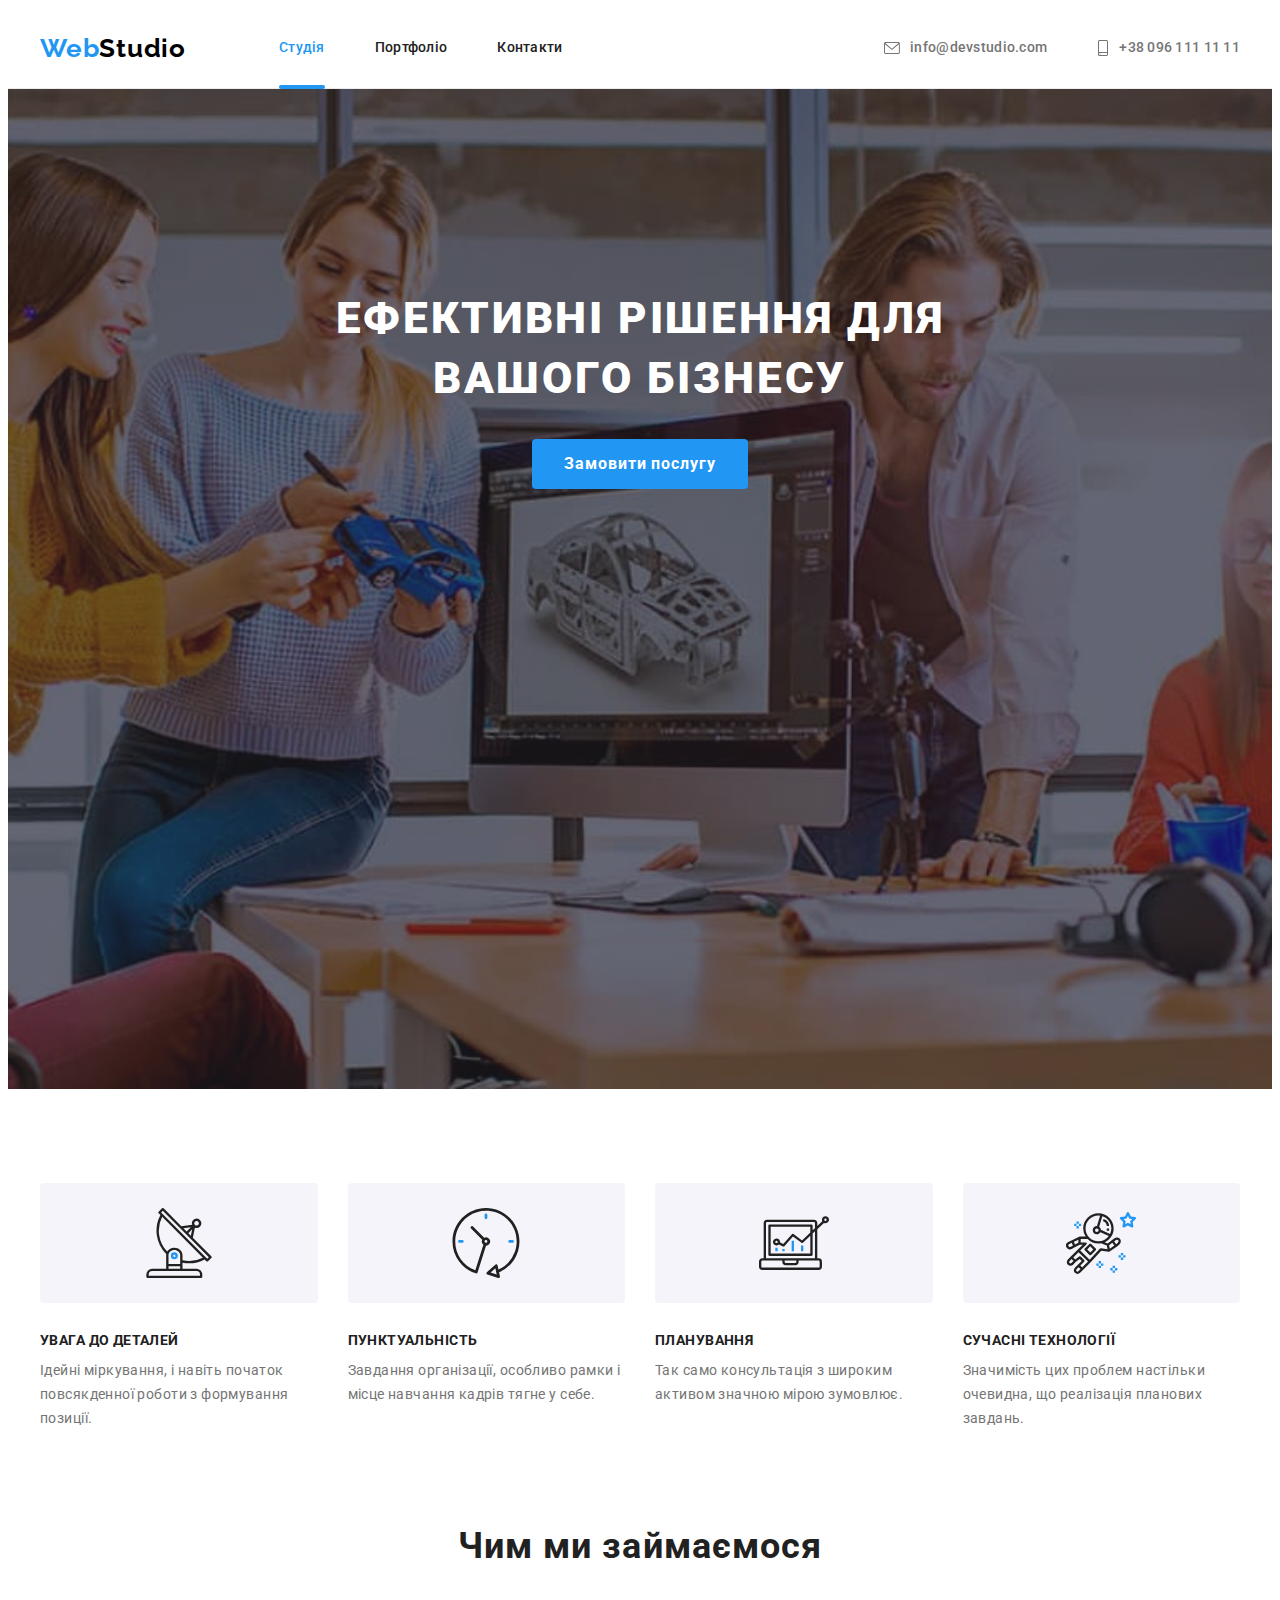
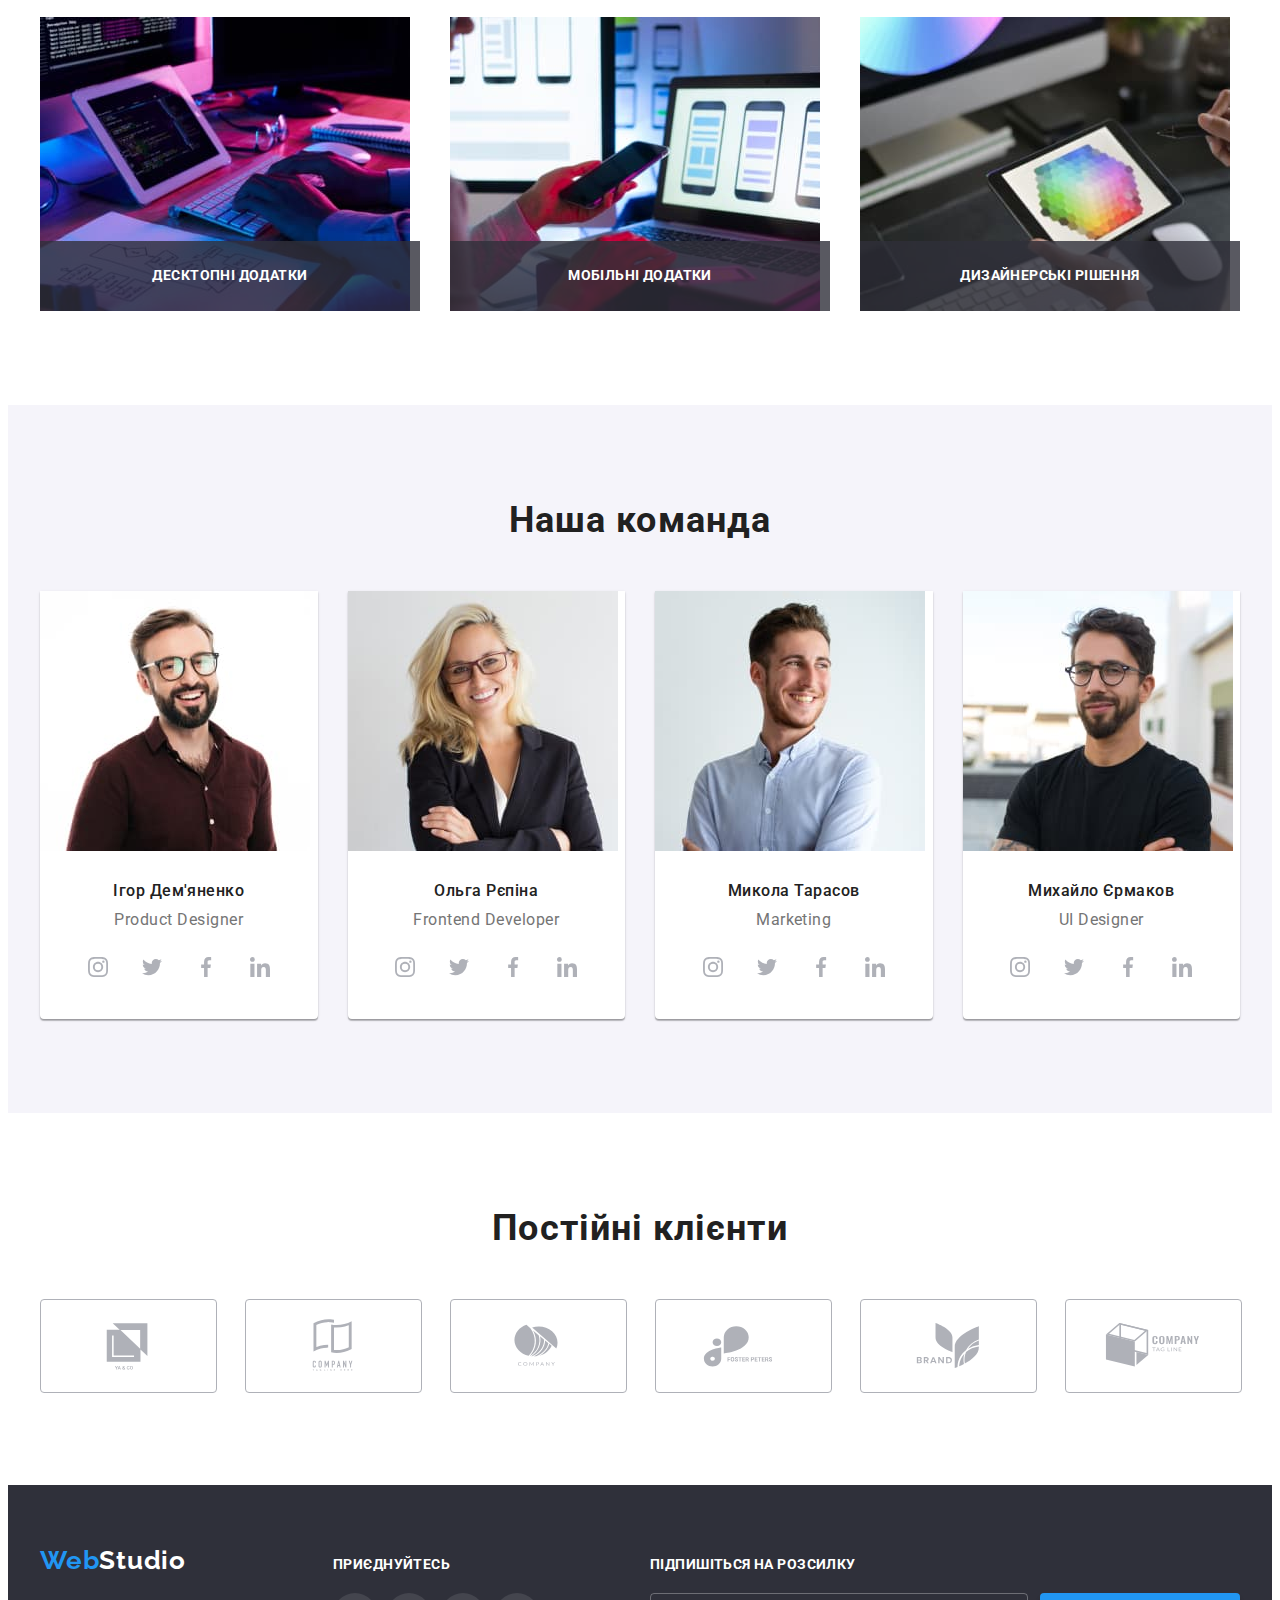
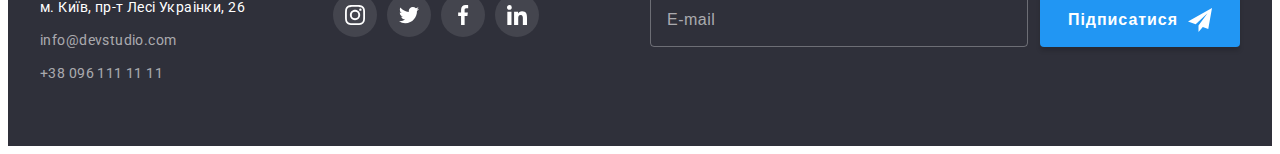
==== index.html @ f3dead72 "copied repository hw-06" ====
<!DOCTYPE html>
<html lang="uk">
  <head>
    <meta charset="UTF-8" />
    <meta http-equiv="X-UA-Compatible" content="IE=edge" />
    <meta name="viewport" content="width=device-width, initial-scale=1.0" />
    <title>Document</title>
    <link rel="preconnect" href="https://fonts.googleapis.com" />
    <link rel="preconnect" href="https://fonts.gstatic.com" crossorigin />
    <link
      href="https://fonts.googleapis.com/css2?family=Raleway:wght@700&family=Roboto:wght@400;500;700;900&display=swap"
      rel="stylesheet"
    />
    <link
      rel="stylesheet"
      href="https://cdnjs.cloudflare.com/ajax/libs/modern-normalize/1.1.0/modern-normalize.min.css"
      integrity="sha512-wpPYUAdjBVSE4KJnH1VR1HeZfpl1ub8YT/NKx4PuQ5NmX2tKuGu6U/JRp5y+Y8XG2tV+wKQpNHVUX03MfMFn9Q=="
      crossorigin="anonymous"
      referrerpolicy="no-referrer"
    />
    <link rel="stylesheet" href="./css/styles.css" />
  </head>

  <body>
    <header class="hat">
      <div class="container line">
        <nav class="logo-nav">
          <a href="./index.html" class="logo"
            >Web<span class="black-studio">Studio</span></a
          >
          <ul class="site-nav list">
            <li class="item">
              <a href="./index.html" class="link current">Студія</a>
            </li>
            <li class="item">
              <a href="./portfolio.html" class="link">Портфоліо</a>
            </li>
            <li class="item">
              <a href="#" class="link">Контакти</a>
            </li>
          </ul>
        </nav>
        <ul class="hat-right list">
          <li class="item">
            <a href="mailto:info@devstudio.com" lang="en" class="link">
              <svg width="16" height="12" class="hat-svg">
                <use href="./images/icons.svg#mail"></use>
              </svg>
              info@devstudio.com
            </a>
          </li>
          <li class="item">
            <a href="tel:+380961111111" class="link">
              <svg width="12" height="16" class="hat-svg">
                <use href="./images/icons.svg#phone"></use>
              </svg>
              +38 096 111 11 11
            </a>
          </li>
        </ul>
      </div>
    </header>
    <main>
      <!--                                   hero                                -->
      <section class="hero overlay">
        <div class="container">
          <h1 class="hero-title">Ефективні рішення для вашого бізнесу</h1>
          <button type="button" class="button-hero" data-modal-open>
            Замовити послугу
          </button>
        </div>
      </section>
      <!--                                  переваги                             -->
      <section class="section excellence">
        <div class="container">
          <h2 class="section-title visually-hidden">Наші переваги</h2>
          <ul class="list list-excellence">
            <li class="item-excellence">
              <div class="icon-background">
                <svg width="70" height="70">
                  <use href="./images/icons.svg#antenna"></use>
                </svg>
              </div>
              <h3 class="title-excellence">Увага до деталей</h3>
              <p class="text-excellence">
                Ідейні міркування, і навіть початок повсякденної роботи з
                формування позиції.
              </p>
            </li>
            <li class="item-excellence">
              <div class="icon-background">
                <svg width="70" height="70">
                  <use href="./images/icons.svg#clock"></use>
                </svg>
              </div>
              <h3 class="title-excellence">Пунктуальність</h3>
              <p class="text-excellence">
                Завдання організації, особливо рамки і місце навчання кадрів
                тягне у себе.
              </p>
            </li>
            <li class="item-excellence">
              <div class="icon-background">
                <svg width="70" height="70">
                  <use href="./images/icons.svg#diagram"></use>
                </svg>
              </div>
              <h3 class="title-excellence">Планування</h3>
              <p class="text-excellence">
                Так само консультація з широким активом значною мірою зумовлює.
              </p>
            </li>
            <li class="item-excellence">
              <div class="icon-background">
                <svg width="70" height="70">
                  <use href="./images/icons.svg#astronaut"></use>
                </svg>
              </div>
              <h3 class="title-excellence">Сучасні технології</h3>
              <p class="text-excellence">
                Значимість цих проблем настільки очевидна, що реалізація
                планових завдань.
              </p>
            </li>
          </ul>
        </div>
      </section>
      <!--                               що ми робимо                            -->
      <section class="section work">
        <div class="container">
          <h2 class="section-title">Чим ми займаємося</h2>
          <ul class="list list-work">
            <li class="item-work">
              <img
                src="./images/desktop.jpg"
                alt="розробка програм"
                width="370"
                height="294"
                class="foto"
              />
              <div class="thumb-work">
                <p class="title-work">Десктопні додатки</p>
              </div>
            </li>
            <li class="item-work">
              <img
                src="./images/mobile.jpg"
                alt="створення мобільних додатків"
                width="370"
                height="294"
                class="foto"
              />
              <div class="thumb-work">
                <p class="title-work">Мобільні додатки</p>
              </div>
            </li>
            <li class="item-work">
              <img
                src="./images/design.jpg"
                alt="розробка дизайну"
                width="370"
                height="294"
                class="foto"
              />
              <div class="thumb-work">
                <p class="title-work">Дизайнерські рішення</p>
              </div>
            </li>
          </ul>
        </div>
      </section>
      <!--                                   команда                                -->
      <section class="section team">
        <div class="container">
          <h2 class="section-title">Наша команда</h2>
          <ul class="list list-team">
            <li class="card-team">
              <img
                src="./images/product-designer.jpg"
                alt="на фото посміхається хлопець в коричневій рубашці та окулярах"
                width="270"
                height="260"
                class="foto"
              />
              <div class="card-foot">
                <h3 class="title-team">Ігор Дем'яненко</h3>
                <p lang="en" class="text-team">Product Designer</p>
                <ul class="list social-networks">
                  <li class="social-network">
                    <a href="" target="_blank" class="icon">
                      <svg width="20" height="20">
                        <use href="./images/icons.svg#instagram"></use>
                      </svg>
                    </a>
                  </li>
                  <li class="social-network">
                    <a href="" target="_blank" class="icon">
                      <svg width="20" height="20">
                        <use href="./images/icons.svg#twitter"></use>
                      </svg>
                    </a>
                  </li>
                  <li class="social-network">
                    <a href="" target="_blank" class="icon">
                      <svg width="20" height="20">
                        <use href="./images/icons.svg#facebook"></use>
                      </svg>
                    </a>
                  </li>
                  <li class="social-network">
                    <a href="" target="_blank" class="icon">
                      <svg width="20" height="20">
                        <use href="./images/icons.svg#linkedin"></use>
                      </svg>
                    </a>
                  </li>
                </ul>
              </div>
            </li>
            <li class="card-team">
              <img
                src="./images/frontend-developer.jpg"
                alt="на фото задоволена та стильно одягнена білявка в окулярах"
                width="270"
                height="260"
                class="foto"
              />
              <div class="card-foot">
                <h3 class="title-team">Ольга Рєпіна</h3>
                <p lang="en" class="text-team">Frontend Developer</p>
                <ul class="list social-networks">
                  <li class="social-network">
                    <a href="" target="_blank" class="icon">
                      <svg width="20" height="20">
                        <use href="./images/icons.svg#instagram"></use>
                      </svg>
                    </a>
                  </li>
                  <li class="social-network">
                    <a href="" target="_blank" class="icon">
                      <svg width="20" height="20">
                        <use href="./images/icons.svg#twitter"></use>
                      </svg>
                    </a>
                  </li>
                  <li class="social-network">
                    <a href="" target="_blank" class="icon">
                      <svg width="20" height="20">
                        <use href="./images/icons.svg#facebook"></use>
                      </svg>
                    </a>
                  </li>
                  <li class="social-network">
                    <a href="" target="_blank" class="icon">
                      <svg width="20" height="20">
                        <use href="./images/icons.svg#linkedin"></use>
                      </svg>
                    </a>
                  </li>
                </ul>
              </div>
            </li>
            <li class="card-team">
              <img
                src="./images/marketing.jpg"
                alt="на фото посміхається хлопець у світлій сорочці"
                width="270"
                height="260"
                class="foto"
              />
              <div class="card-foot">
                <h3 class="title-team">Микола Тарасов</h3>
                <p lang="en" class="text-team">Marketing</p>
                <ul class="list social-networks">
                  <li class="social-network">
                    <a href="" target="_blank" class="icon">
                      <svg width="20" height="20">
                        <use href="./images/icons.svg#instagram"></use>
                      </svg>
                    </a>
                  </li>
                  <li class="social-network">
                    <a href="" target="_blank" class="icon">
                      <svg width="20" height="20">
                        <use href="./images/icons.svg#twitter"></use>
                      </svg>
                    </a>
                  </li>
                  <li class="social-network">
                    <a href="" target="_blank" class="icon">
                      <svg width="20" height="20">
                        <use href="./images/icons.svg#facebook"></use>
                      </svg>
                    </a>
                  </li>
                  <li class="social-network">
                    <a href="" target="_blank" class="icon">
                      <svg width="20" height="20">
                        <use href="./images/icons.svg#linkedin"></use>
                      </svg>
                    </a>
                  </li>
                </ul>
              </div>
            </li>
            <li class="card-team">
              <img
                src="./images/ui-designer.jpg"
                alt="на фото хлопець у чорній футболці та окулярах з загадковим поглядом"
                width="270"
                height="260"
                class="foto"
              />
              <div class="card-foot">
                <h3 class="title-team">Михайло Єрмаков</h3>
                <p lang="en" class="text-team">UI Designer</p>
                <ul class="list social-networks">
                  <li class="social-network">
                    <a href="" target="_blank" class="icon">
                      <svg width="20" height="20">
                        <use href="./images/icons.svg#instagram"></use>
                      </svg>
                    </a>
                  </li>
                  <li class="social-network">
                    <a href="" target="_blank" class="icon">
                      <svg width="20" height="20">
                        <use href="./images/icons.svg#twitter"></use>
                      </svg>
                    </a>
                  </li>
                  <li class="social-network">
                    <a href="" target="_blank" class="icon">
                      <svg width="20" height="20">
                        <use href="./images/icons.svg#facebook"></use>
                      </svg>
                    </a>
                  </li>
                  <li class="social-network">
                    <a href="" target="_blank" class="icon">
                      <svg width="20" height="20">
                        <use href="./images/icons.svg#linkedin"></use>
                      </svg>
                    </a>
                  </li>
                </ul>
              </div>
            </li>
          </ul>
        </div>
      </section>

      <!--                                постійні клієнти                       -->

      <section class="section">
        <div class="container">
          <h2 class="section-title clients">Постійні клієнти</h2>
          <ul class="list list-clients">
            <li class="item-client">
              <a href="" class="icon-client">
                <svg width="106" height="60">
                  <use href="./images/icons.svg#yaco"></use>
                </svg>
              </a>
            </li>
            <li class="item-client">
              <a href="" class="icon-client">
                <svg width="106" height="60">
                  <use href="./images/icons.svg#tagline-here"></use>
                </svg>
              </a>
            </li>
            <li class="item-client">
              <a href="" class="icon-client">
                <svg width="106" height="60">
                  <use href="./images/icons.svg#company"></use>
                </svg>
              </a>
            </li>
            <li class="item-client">
              <a href="" class="icon-client">
                <svg width="106" height="60">
                  <use href="./images/icons.svg#foster-peters"></use>
                </svg>
              </a>
            </li>
            <li class="item-client">
              <a href="" class="icon-client">
                <svg width="106" height="60">
                  <use href="./images/icons.svg#brand"></use>
                </svg>
              </a>
            </li>
            <li class="item-client">
              <a href="" class="icon-client">
                <svg width="106" height="60">
                  <use href="./images/icons.svg#tag-line"></use>
                </svg>
              </a>
            </li>
          </ul>
        </div>
      </section>
    </main>

    <!--                                           футер                             -->

    <footer class="floor">
      <div class="container">
        
        <div class="footer-left">
          <a href="./index.html" class="logo"
            >Web<span class="white-studio">Studio</span></a
          >
          <address class="contacts">
            <ul class="list">
              <li class="item-contacts">
                <a
                  href="https://goo.gl/maps/CPtrU1FHBa2aNyZL9"
                  target="_blank"
                  rel="noopener noreferrer nofollow"
                  class="link highlighter"
                  >м. Київ, пр-т Лесі Украінки, 26</a
                >
              </li>
              <li class="item-contacts">
                <a href="mailto:info@devstudio.com" lang="en" class="link"
                  >info@devstudio.com</a
                >
              </li>
              <li class="item-contacts">
                <a href="tel:+380961111111" class="link">+38 096 111 11 11</a>
              </li>
            </ul>
          </address>
        </div>

        <div class="footer-center">
          <span class="title-footer">приєднуйтесь</span>
          <ul class="list social-networks">
            <li class="social-network">
              <a href="" target="_blank" class="icon">
                <svg width="20" height="20">
                  <use href="./images/icons.svg#instagram"></use>
                </svg>
              </a>
            </li>
            <li class="social-network">
              <a href="" target="_blank" class="icon">
                <svg width="20" height="20">
                  <use href="./images/icons.svg#twitter"></use>
                </svg>
              </a>
            </li>
            <li class="social-network">
              <a href="" target="_blank" class="icon">
                <svg width="20" height="20">
                  <use href="./images/icons.svg#facebook"></use>
                </svg>
              </a>
            </li>
            <li class="social-network">
              <a href="" target="_blank" class="icon">
                <svg width="20" height="20">
                  <use href="./images/icons.svg#linkedin"></use>
                </svg>
              </a>
            </li>
          </ul>
        </div>

        <div class="footer-right">
          <span class="title-footer">підпишіться на розсилку</span>
          <form class="js-speaker-form form-footer">
            <input
              type="email"
              name="e-mail"
              aria-label="email"
              placeholder="E-mail"
              class="input-footer"
            />
            <button type="submit" class="button-subscribe-footer">
              підписатися
              <svg width="24" height="24">
                <use href="./images/icons.svg#icon-send"></use>
              </svg>
            </button>
          </form>
        </div>
      </div>
    </footer>

    <!--                                  бекдроп та модальне вікно     -->

    <div class="backdrop is-hidden" data-modal>
      <div class="modal">
        <button type="button" class="close-modal" data-modal-close>
          <svg width="18" height="18">
            <use href="./images/icons.svg#close"></use>
          </svg>
        </button>

        <!--                               форма модального вікна       -->

        <form class="js-speaker-form form-modal">
          <p class="title-form">Залиште свої дані, ми вам передзвонимо</p>
          <div class="group-inputs">
            <div class="item-group">
              <label for="user-name" class="title-input">Ім'я</label>
              <div class="thumb-form">
                <input
                  type="text"
                  name="name"
                  id="user-name"
                  class="input-box"
                />
                <svg width="18" height="18" class="icon-modal">
                  <use href="./images/icons.svg#icon-person"></use>
                </svg>
              </div>
            </div>
            <div class="item-group">
              <label for="user-tel" class="title-input">Телефон</label>
              <div class="thumb-form">
                <input
                  type="tel"
                  name="phone"
                  id="user-tel"
                  class="input-box"
                />
                <svg width="18" height="18" class="icon-modal">
                  <use href="./images/icons.svg#icon-phone"></use>
                </svg>
              </div>
            </div>
            <div class="item-group">
              <label for="user-email" class="title-input">Пошта</label>
              <div class="thumb-form">
                <input
                  type="email"
                  name="e-mail"
                  id="user-email"
                  class="input-box"
                />
                <svg width="18" height="18" class="icon-modal">
                  <use href="./images/icons.svg#icon-email"></use>
                </svg>
              </div>
            </div>
            <div class="item-group">
              <label for="user-comment" class="title-input">Коментар</label>
              <textarea
                name="comment"
                id="user-comment"
                placeholder="Введіть текст"
                class="input-box comment"
              ></textarea>
            </div>
          </div>
          <div class="agree-form">
            <input
              type="checkbox"
              name="accept"
              value="accept"
              id="accept"
              class="check-form visually-hidden"
            />
            <label for="accept" class="accept-contract">
              <span>
                <svg width="16" height="15">
                  <use href="./images/icons.svg#icon-check"></use>
                </svg>
              </span>
              Погоджуюся з розсилкою та приймаю
              <a href="#" class="contract-terms">Умови договору</a>
            </label>
          </div>
          <button type="submit" class="button-submit-form">Відправити</button>
        </form>
      </div>
    </div>
    <script>
      (() => {
        document
          .querySelector(".js-speaker-form")
          .addEventListener("submit", (e) => {
            e.preventDefault();

            new FormData(e.currentTarget).forEach((value, name) =>
              console.log(`${name}: ${value}`)
            );

            e.currentTarget.reset();
          });
      })();
    </script>
    <script src="./js/modal.js"></script>
  </body>
</html>
---- css/styles.css ----
:root {
  --primary-text-color: #757575;
  --title-text-color: #212121;
  --accent-color: #2196f3;
  --text-and-primary-bg-white-color: #ffffff;
  --second-bg-color: #2f303a;
  --black-text-color-logo: #000000;
  --buttons-and-bg-color: #f5f4fa;
  --button-active: #188ce8;
  --hero-bg-color: #c4c4c4;
  --svg-color: #afb1b8;
  --timing-function: cubic-bezier(0.4, 0, 0.2, 1);
}

body {
  color: var(--primary-text-color);
  background-color: var(--text-and-primary-bg-white-color);
  font-family: "Roboto", sans-serif;
}

h1,
h2,
h3,
p,
ul {
  margin-top: 0;
  margin-bottom: 0;
  padding-top: 0;
  padding-bottom: 0;
}

.container {
  margin-left: auto;
  margin-right: auto;
  width: 1200px;
  padding-left: 15px;
  padding-right: 15px;
}

.list {
  list-style: none;
  padding: 0;
  margin: 0;
}
.foto {
  display: block;
  max-width: 100%;
  height: auto;
}

/* -----------------------------------------шапка------------------ */

.hat {
  border-bottom-width: 1px;
  border-bottom-style: solid;
  border-bottom-color: #ececec;

  background-color: var(--text-and-primary-bg-white-color);
}
.logo {
  display: inline-block;

  color: var(--accent-color);
  font-family: "Raleway", sans-serif;
  font-weight: 700;
  font-size: 26px;
  line-height: 1.19;
  letter-spacing: 0.03em;
  text-decoration: none;
}
.black-studio {
  color: var(--black-text-color-logo);
}

/*----------------------------site nav & hat-right header ----------*/
.line {
  display: flex;
}
.logo-nav {
  display: flex;
  align-items: center;
}
.link {
  color: var(--primary-text-color);
  font-weight: 500;
  font-size: 14px;
  line-height: 1.14;
  letter-spacing: 0.02em;
  text-decoration: none;

  transition-property: color;
  transition-duration: 250ms;
  transition-timing-function: var(--timing-function);
}
.site-nav {
  display: flex;
  align-items: center;
  margin-left: 93px;
}
.site-nav .item + .item {
  margin-left: 50px;
}

.link.current::after {
  position: absolute;
  content: "";
  bottom: -1px;
  width: 100%;
  height: 4px;

  background-color: var(--accent-color);
  border-radius: 2px;
}
.hat-right {
  display: flex;
  align-items: center;
  margin-left: auto;
}
.hat-right .item + .item {
  margin-left: 50px;
}
.hat-right .link {
  display: flex;
  align-items: center;
  padding-top: 32px;
  padding-bottom: 32px;
}
.hat-svg {
  margin-right: 10px;
  fill: currentColor;
}

/* -----------------------------------------------hero------------- */

.hero {
  padding-top: 200px;
  padding-bottom: 200px;
  background-color: var(--hero-bg-color);
  text-align: center;
}
.overlay {
  margin-left: auto;
  margin-right: auto;

  max-width: 1600px;
  height: 600px;
  background-image: linear-gradient(
      rgba(47, 48, 58, 0.4),
      rgba(47, 48, 58, 0.4)
    ),
    url(../images/hero-img.jpg);
  background-repeat: no-repeat;
  background-size: cover;
  background-position: center;
}
.hero-title {
  margin-top: 0;
  margin-right: auto;
  margin-bottom: 30px;
  margin-left: auto;
  width: 696px;

  color: var(--text-and-primary-bg-white-color);
  font-weight: 900;
  font-size: 44px;
  line-height: 1.36;
  letter-spacing: 0.06em;
  text-transform: uppercase;
}

/*----------------------------------------------кнопки--------------*/

.button {
  display: inline-block;
  border: 1px solid transparent;
  border-radius: 4px;
  padding-top: 6px;
  padding-right: 22px;
  padding-bottom: 6px;
  padding-left: 22px;

  color: var(--title-text-color);
  background-color: var(--buttons-and-bg-color);

  font-family: inherit;
  font-weight: 500;
  font-size: 16px;
  line-height: 1.63;
  letter-spacing: 0.03em;
  text-align: center;
  cursor: pointer;

  transition: box-shadow 250ms var(--timing-function),
    color 250ms var(--timing-function),
    background-color 250ms var(--timing-function);
}
.button-hero {
  display: inline-block;
  border: none;
  border-radius: 4px;
  min-width: 216px;
  padding-top: 10px;
  padding-right: 32px;
  padding-bottom: 10px;
  padding-left: 32px;

  color: var(--text-and-primary-bg-white-color);
  background-color: var(--accent-color);

  font-family: inherit;
  font-weight: 700;
  font-size: 16px;
  line-height: 1.88;
  letter-spacing: 0.06em;
  cursor: pointer;
}
.button-hero:active {
  background-color: var(--button-active);
}
.button:hover,
.button:focus {
  color: var(--text-and-primary-bg-white-color);
  background-color: var(--accent-color);
}

/* -----------------------------секції та заголовки-секцій----------*/

.section {
  padding-top: 94px;
  padding-bottom: 94px;
}
.section-title {
  color: var(--title-text-color);
  font-size: 36px;
  line-height: 1.17;
  letter-spacing: 0.03em;
}

/* ----------------------------------------переваги--------------- */

.section.excellence {
  padding-bottom: 0;
}
.visually-hidden {
  position: absolute;
  width: 1px;
  height: 1px;
  margin: 1px;
  border: 0;
  padding: 0;
  white-space: nowrap;
  clip-path: inset(100%);
  clip: rect(0 0 0 0);
  overflow: hidden;
}
.list-excellence {
  display: flex;
  gap: 30px;
}
.item-excellence {
  flex-basis: calc((100% - 90px) / 4);
}
.icon-background {
  margin-bottom: 30px;
  display: flex;
  justify-content: center;
  align-items: center;
  height: 120px;
  background: var(--buttons-and-bg-color);
  border-radius: 4px;
}
.title-excellence {
  margin-bottom: 10px;

  color: var(--title-text-color);
  font-size: 14px;
  line-height: 1.14;
  letter-spacing: 0.03em;
  text-transform: uppercase;
}
.text-excellence {
  color: var(--primary-text-color);
  font-weight: 400;
  font-size: 14px;
  line-height: 1.71;
  letter-spacing: 0.03em;
}

/* -----------------------------------------що ми робимо----------- */

.work .section-title {
  margin-bottom: 50px;
  text-align: center;
}
.list-work {
  display: flex;
  gap: 30px;
}
.item-work {
  position: relative;
  flex-basis: calc((100% - 60px) / 3);
}
.thumb-work {
  position: absolute;
  bottom: 0;

  display: flex;
  justify-content: center;
  align-items: center;
  width: 100%;
  min-height: 70px;
  background-color: rgba(47, 48, 58, 0.8);
}
.title-work {
  font-weight: 700;
  font-size: 14px;
  line-height: 1.14;
  letter-spacing: 0.03em;
  text-transform: uppercase;
  color: var(--text-and-primary-bg-white-color);
}

/* ------------------------------------------команда--------------- */

.team {
  background-color: var(--buttons-and-bg-color);
}
.team .section-title {
  margin-bottom: 50px;
  text-align: center;
}
.list-team {
  display: flex;
  gap: 30px;
}
.card-team {
  flex-basis: calc((100% - 90px) / 4);
  background-color: var(--text-and-primary-bg-white-color);

  box-shadow: 0px 1px 3px rgba(0, 0, 0, 0.12), 0px 1px 1px rgba(0, 0, 0, 0.14),
    0px 2px 1px rgba(0, 0, 0, 0.2);
  border-radius: 0px 0px 4px 4px;
}
.team .card-foot {
  padding-top: 30px;
  padding-bottom: 30px;
  text-align: center;
}
.title-team {
  margin-bottom: 10px;

  color: var(--title-text-color);
  font-weight: 500;
  font-size: 16px;
  line-height: 1.19;
  letter-spacing: 0.03em;
}
.text-team {
  margin-bottom: 16px;
  font-weight: 400;
  font-size: 16px;
  line-height: 1.19;
  letter-spacing: 0.03em;
}
.social-networks {
  display: flex;
  justify-content: center;
  gap: 10px;
}
.social-network {
  width: 44px;
  height: 44px;
}
.social-network > .icon {
  margin: 0;
  padding: 0;
  display: flex;
  align-items: center;
  justify-content: center;
  width: 100%;
  height: 100%;
  border-radius: 50%;
  background-color: var(--text-and-primary-bg-white-color);
  fill: var(--svg-color);

  transition: background-color 250ms var(--timing-function),
    fill 250ms var(--timing-function);
}
.social-network > .icon:hover,
.social-network > .icon:focus {
  fill: var(--text-and-primary-bg-white-color);
  background-color: var(--accent-color);
}

/* -----------------------------------постійні клієнти------------- */

.clients {
  margin-bottom: 50px;
  text-align: center;
}
.list-clients {
  display: flex;
  gap: 30px;
}
.item-client {
  flex-basis: calc((100% - 150px) / 6);
  width: 170px;
  height: 92px;
}
.icon-client {
  display: flex;
  justify-content: center;
  align-items: center;
  width: 100%;
  height: 100%;
  border: 1px solid var(--svg-color);
  border-radius: 4px;
  fill: var(--svg-color);
  transition: fill 250ms var(--timing-function),
    border-color 250ms var(--timing-function);
}
.icon-client:hover,
.icon-client:focus {
  border-color: var(--accent-color);
  fill: var(--accent-color);
}
/* --------------------------------------------футер--------------- */

.floor {
  background-color: var(--second-bg-color);
  padding-top: 60px;
  padding-bottom: 60px;
}
.floor .container {
  display: flex;
  align-items: baseline;
  justify-content: space-between;
}
.footer-center {
  margin-left: 70px;
}
.floor .icon {
  background-color: rgba(255, 255, 255, 0.1);
  fill: var(--text-and-primary-bg-white-color);
}
.title-footer {
  display: block;
  margin-bottom: 20px;
  padding-top: 12px;
  color: var(--text-and-primary-bg-white-color);
  font-weight: 700;
  font-size: 14px;
  line-height: 1.14;
  letter-spacing: 0.03em;
  text-transform: uppercase;
}
.white-studio {
  color: var(--text-and-primary-bg-white-color);
}
.contacts {
  margin-top: 20px;
  font-style: normal;
}
.floor .item-contacts + .item-contacts {
  margin-top: 9px;
}
/* ----------------------------------------links footer------------ */

.contacts .link {
  color: rgba(255, 255, 255, 0.6);
  font-weight: 400;
  line-height: 1.71;
  letter-spacing: 0.03em;
}
.contacts .highlighter {
  color: var(--text-and-primary-bg-white-color);
}
.site-nav .link {
  position: relative;
  display: flex;
  padding-top: 32px;
  padding-bottom: 32px;
  color: var(--title-text-color);
}
.site-nav .link.current,
.link:hover,
.link:focus {
  color: var(--accent-color);
}

/* ------------------------footer-right-----form------------------- */
.footer-right {
  display: block;
  margin-left: 93px;
}

.form-footer {
  display: flex;
  gap: 12px;
}
.input-footer {
  padding-left: 16px;
  width: 358px;
  height: 50px;
  background-color: transparent;
  outline: transparent;
  border: 1px solid rgba(255, 255, 255, 0.3);
  /* filter: drop-shadow(0px 4px 4px rgba(0, 0, 0, 0.15)); */
  border-radius: 4px;
  transition: border 250ms var(--timing-function);
}
.input-footer:hover,
.input-footer:focus {
  border: 1px solid var(--accent-color);
}
.input-footer::placeholder {
  font-weight: 400;
  font-size: 16px;
  line-height: 1.25;
  letter-spacing: 0.03em;
  color: rgba(255, 255, 255, 0.6);
}

.button-subscribe-footer {
  display: flex;
  justify-content: center;
  align-items: center;
  gap: 10px;
  min-width: 200px;
  min-height: 50px;
  border-color: transparent;
  border-radius: 4px;
  background-color: var(--accent-color);
  box-shadow: 0px 4px 4px rgba(0, 0, 0, 0.15);

  font-weight: 700;
  font-size: 16px;
  line-height: 1.88;
  letter-spacing: 0.06em;
  color: var(--text-and-primary-bg-white-color);
  text-transform: capitalize;
  cursor: pointer;
  fill: var(--text-and-primary-bg-white-color);
  transition: background-color 250ms var(--timing-function);
}
.button-subscribe-footer:hover,
.button-subscribe-footer:focus {
  background-color: var(--button-active);
}

/* --------------------------------page Portfolio------------------ */

/* ----------------------------------фільтр------------------------ */
.buttons {
  display: flex;
  justify-content: center;
  margin-bottom: 34px;
}
.buttons .item + .item {
  margin-left: 8px;
}
.buttons .button:hover,
.buttons .button:focus {
  border-radius: 4px;
  box-shadow: 0px 3px 1px rgba(0, 0, 0, 0.1), 0px 1px 2px rgba(0, 0, 0, 0.08),
    0px 2px 2px rgba(0, 0, 0, 0.12);
}
/* ----------------------------портфоліо картки-------------------- */
.portfolio .set-card {
  display: flex;
  flex-wrap: wrap;
  gap: 30px;
}
.card-portfolio {
  flex-basis: calc((100% - 60px) / 3);
}
.link-portfolio {
  display: block;
  text-decoration: none;
}
.foto-portfolio {
  position: relative;
  overflow: hidden;
}
.text-on-foto {
  position: absolute;
  width: 100%;
  height: 100%;

  padding: 63px 24px;

  font-size: 18px;
  line-height: 1.56;
  letter-spacing: 0.03em;
  color: var(--text-and-primary-bg-white-color);
  background-color: rgba(33, 150, 243, 0.9);

  transform: translateY(0);
  transition: transform 250ms var(--timing-function);
}
.portfolio .card-foot {
  padding-top: 20px;
  padding-right: 24px;
  padding-bottom: 20px;
  padding-left: 24px;
  border-right: 1px solid #eeeeee;
  border-bottom: 1px solid #eeeeee;
  border-left: 1px solid #eeeeee;
}
.title-portfolio {
  margin-bottom: 4px;

  color: var(--title-text-color);
  font-size: 18px;
  line-height: 2;
  letter-spacing: 0.06em;
}
.text-portfolio {
  color: var(--primary-text-color);
  line-height: 1.88;
  letter-spacing: 0.03em;
}
.link-portfolio:hover {
  box-shadow: 0px 1px 1px rgba(0, 0, 0, 0.12), 0px 4px 4px rgba(0, 0, 0, 0.06),
    1px 4px 6px rgba(0, 0, 0, 0.16);
}
.link-portfolio:hover .text-on-foto {
  transform: translateY(-100%);
}

/* --------------------------------------backdrop------------------ */

.backdrop {
  position: fixed;
  top: 0;
  left: 0;
  opacity: 1;
  transition: opacity 1500ms var(--timing-function),
    visibility 1500ms var(--timing-function);

  width: 100%;
  height: 100%;
  background-color: rgba(0, 0, 0, 0.2);
}
.backdrop.is-hidden {
  visibility: hidden;
  opacity: 0;
  pointer-events: none;
}
.backdrop.is-hidden .modal {
  transform: translate(-50%, -50%) scale(0.3);
  opacity: 0;
}
.modal {
  position: absolute;
  top: 50%;
  left: 50%;
  transform: translate(-50%, -50%) scale(1);
  opacity: 1;
  transition: opacity 1500ms var(--timing-function),
    transform 1500ms var(--timing-function);

  padding: 40px;
  width: 528px;
  height: 581px;
  background-color: var(--text-and-primary-bg-white-color);
  box-shadow: 0px 1px 3px rgba(0, 0, 0, 0.12), 0px 1px 1px rgba(0, 0, 0, 0.14),
    0px 2px 1px rgba(0, 0, 0, 0.2);
  border-radius: 4px;
}
.close-modal {
  position: absolute;
  top: 8px;
  right: 8px;

  display: flex;
  justify-content: center;
  align-items: center;
  width: 30px;
  height: 30px;
  outline: transparent;
  background: var(--text-and-primary-bg-white-color);
  border: 1px solid rgba(0, 0, 0, 0.1);
  border-radius: 50%;
  cursor: pointer;
  transition: fill 250ms var(--timing-function);
}
/* -----------------------------------форма модального вікна--- */
.form-modal {
  width: 100%;
  height: 100%;
}
.title-form {
  margin-bottom: 12px;
  font-weight: 700;
  font-size: 20px;
  line-height: 1.15;
  text-align: center;
  letter-spacing: 0.03em;
  color: var(--title-text-color);
}
.group-inputs {
  list-style: none;
  padding: 0;
  margin: 0 0 20px 0;
}
.item-group {
  display: flex;
  flex-direction: column;
  margin-bottom: 10px;
}
.item-group:last-child {
  margin-bottom: 0;
}
.title-input {
  margin-bottom: 4px;
  font-weight: 400;
  font-size: 12px;
  line-height: 1.17;
  letter-spacing: 0.01em;
  color: var(--primary-text-color);
}
.thumb-form {
  position: relative;
}
.input-box {
  padding-left: 42px;
  width: 100%;
  height: 40px;
  background-color: transparent;
  outline: transparent;
  border: 1px solid rgba(33, 33, 33, 0.2);
  border-radius: 4px;
  transition: border 250ms var(--timing-function);
}
.input-box:hover,
.input-box:focus {
  border: 1px solid var(--accent-color);
}
.icon-modal {
  position: absolute;
  top: 11px;
  left: 12px;
  transition: fill 250ms var(--timing-function);
}
.close-modal:hover,
.close-modal:focus,
.input-box:hover + .icon-modal,
.input-box:focus + .icon-modal {
  fill: var(--accent-color);
}
.input-box.comment {
  padding: 12px 16px;
  width: 100%;
  height: 120px;
  resize: none;
  overflow: auto;
}
.comment::placeholder {
  font-weight: 400;
  font-size: 12px;
  line-height: 1.17;
  letter-spacing: 0.01em;
  color: rgba(117, 117, 117, 0.5);
}
.agree-form {
  display: flex;
  justify-content: center;
  margin-bottom: 30px;
}
.accept-contract {
  display: flex;
  align-items: center;
  font-weight: 400;
  font-size: 14px;
  line-height: 1.71;
  letter-spacing: 0.03em;
  color: var(--primary-text-color);
}
.accept-contract > span {
  width: 16px;
  height: 15px;
  border: 2px solid var(--title-text-color);
  border-radius: 2px;
  margin-right: 7px;
  display: flex;
  justify-content: center;
  align-items: center;
  fill: transparent;
  transition: background-color 250ms var(--timing-function),
    border 250ms var(--timing-function), fill 250ms var(--timing-function);
}
.check-form:checked + .accept-contract > span {
  background-color: var(--accent-color);
  border: none;
  fill: var(--text-and-primary-bg-white-color);
}
.check-form:focus + .accept-contract > span,
.check-form:hover + .accept-contract > span {
  border: 2px solid var(--accent-color);
}
.contract-terms {
  margin-left: 5px;
  color: var(--accent-color);
}
.button-submit-form {
  display: block;
  margin-left: auto;
  margin-right: auto;
  min-width: 200px;
  min-height: 50px;
  border-color: transparent;
  border-radius: 4px;
  background-color: var(--accent-color);
  box-shadow: 0px 4px 4px rgba(0, 0, 0, 0.15);

  font-weight: 700;
  font-size: 16px;
  line-height: 1.88;
  letter-spacing: 0.06em;
  color: var(--text-and-primary-bg-white-color);
  cursor: pointer;
  transition: background-color 250ms var(--timing-function);
}
.button-submit-form:hover,
.button-submit-form:focus {
  background-color: var(--button-active);
}
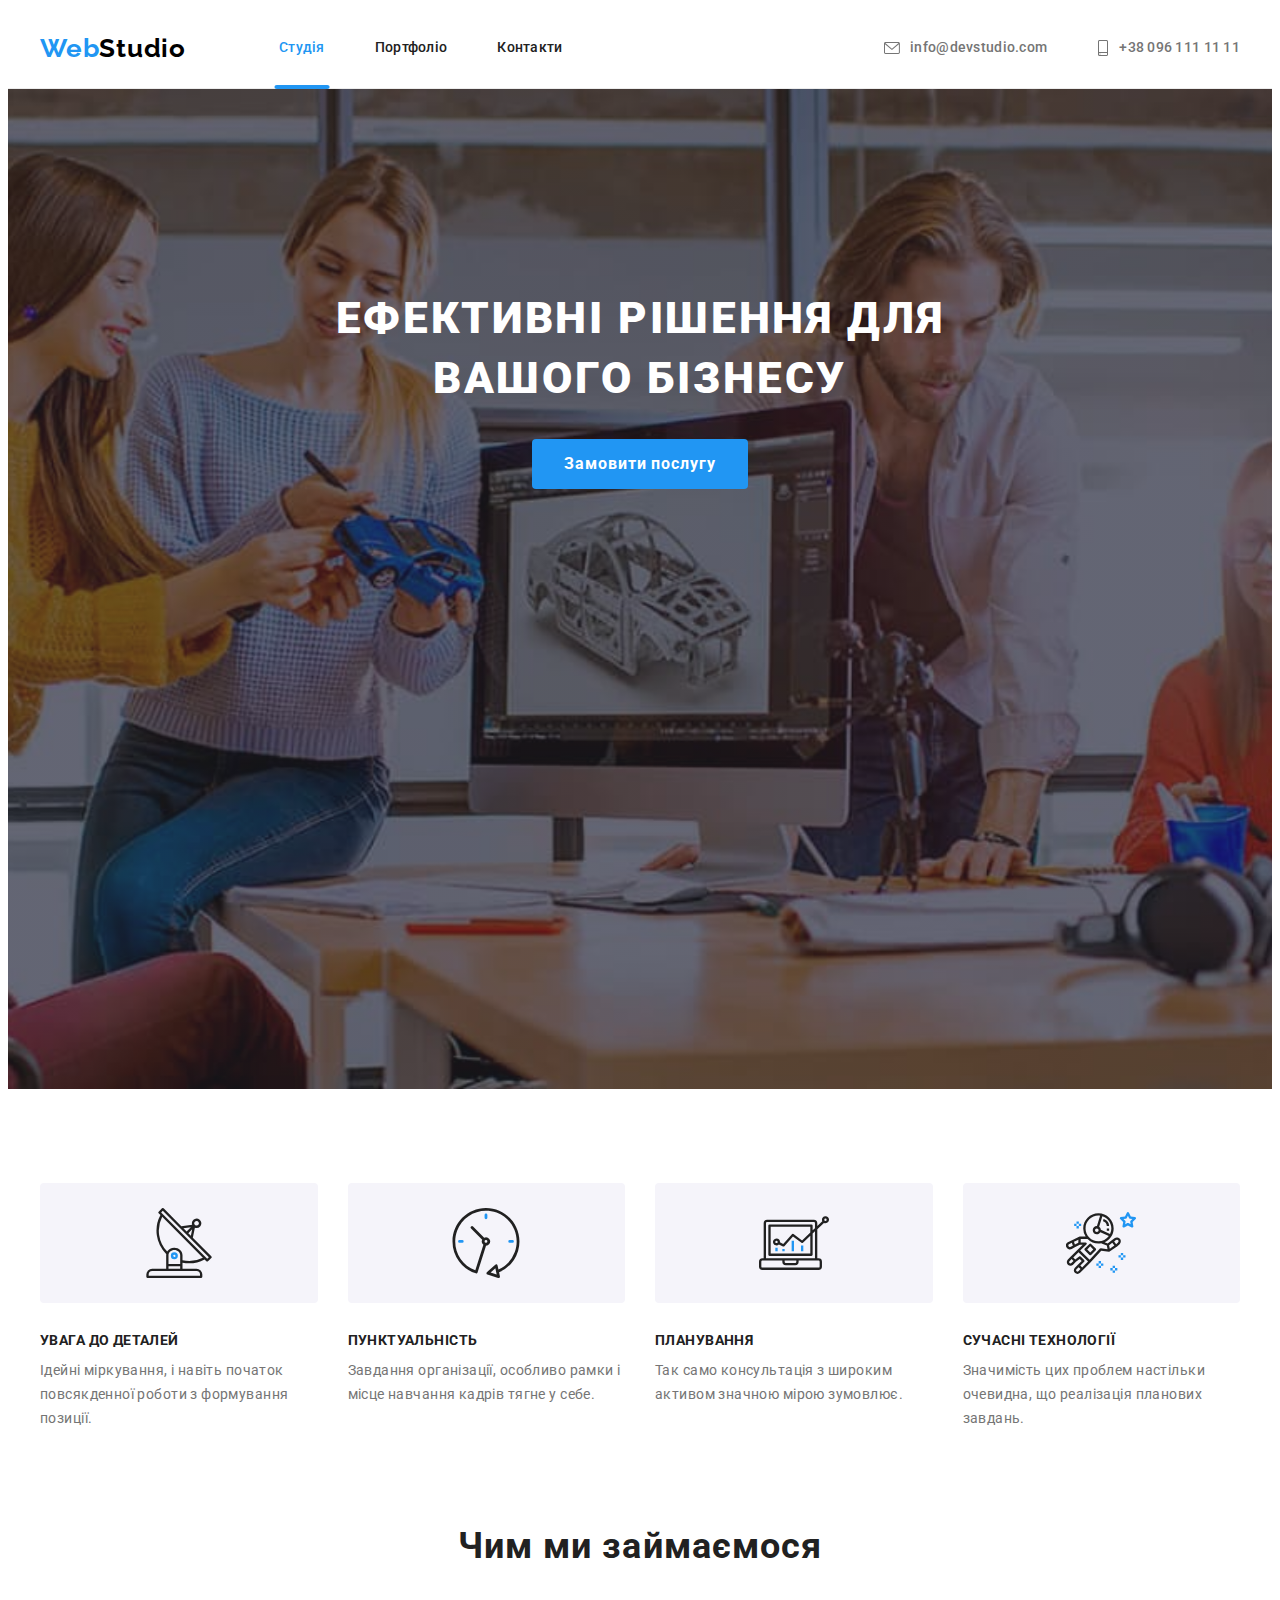
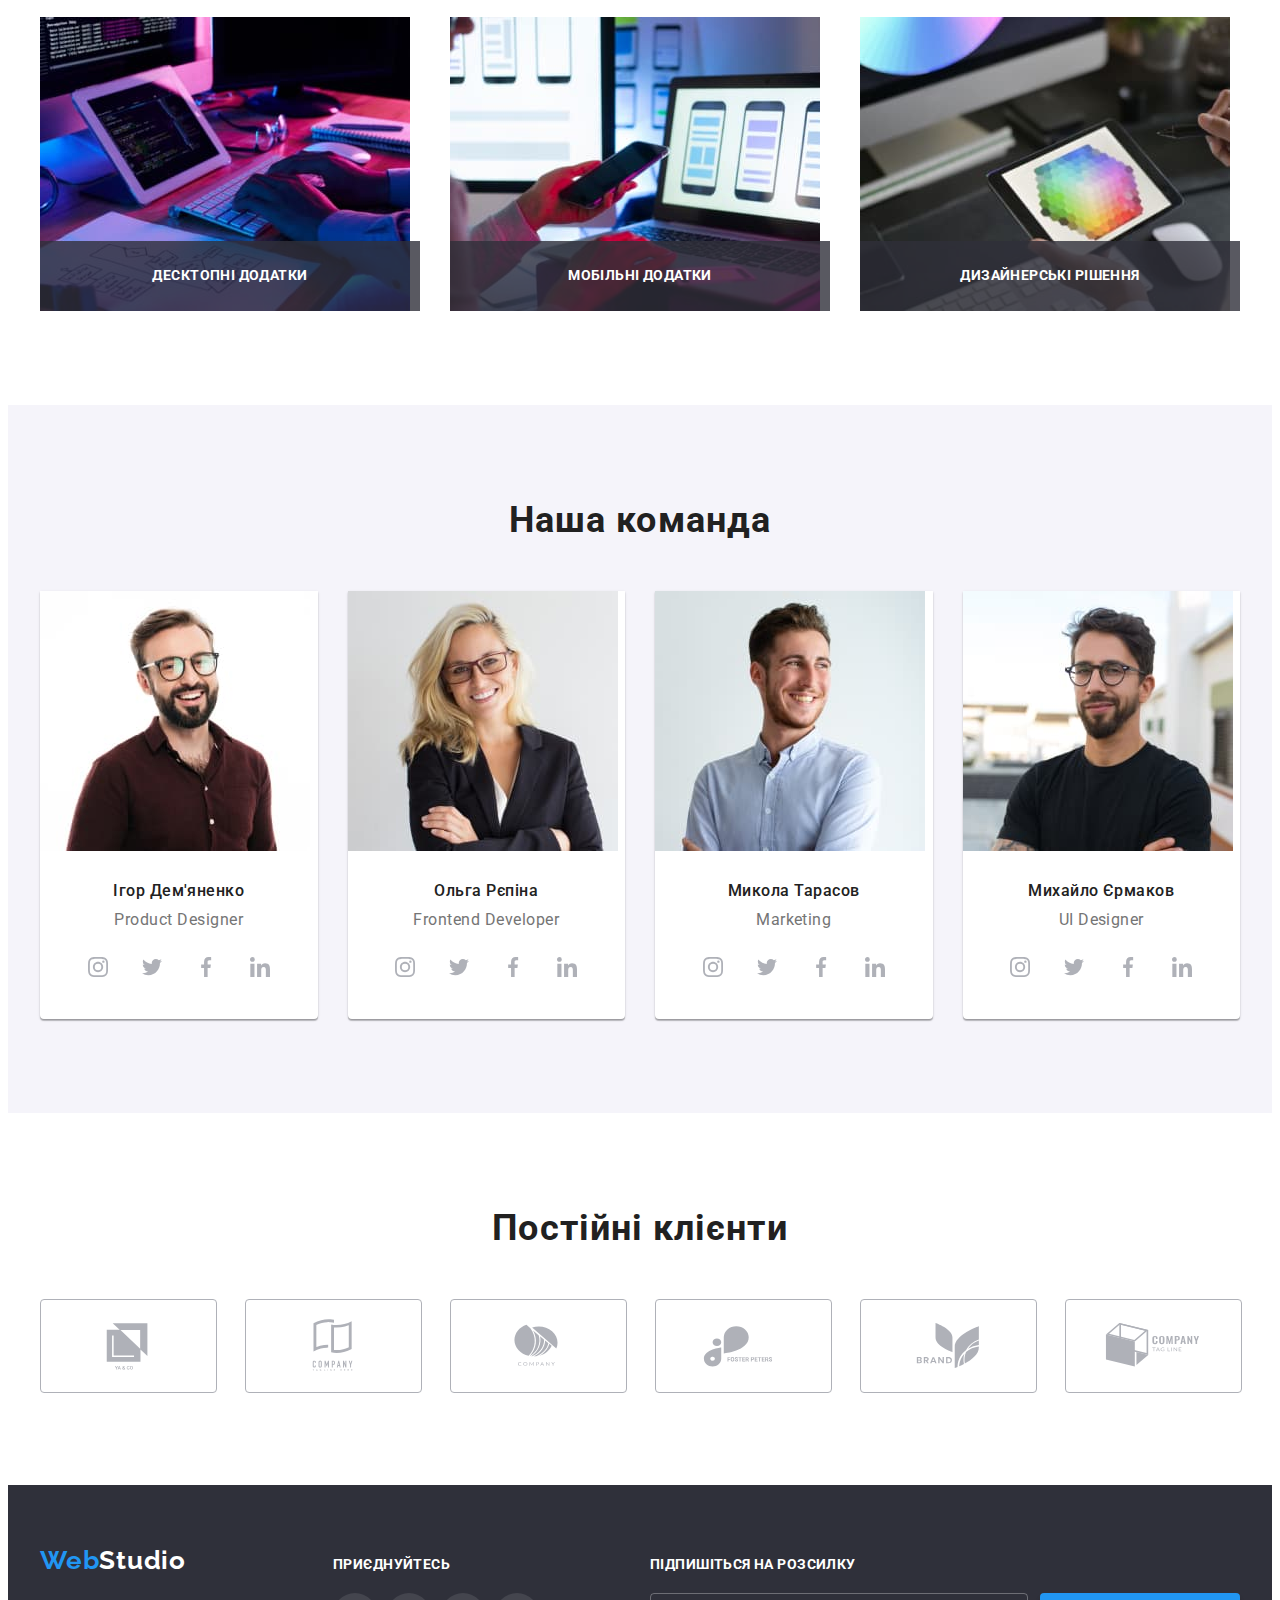
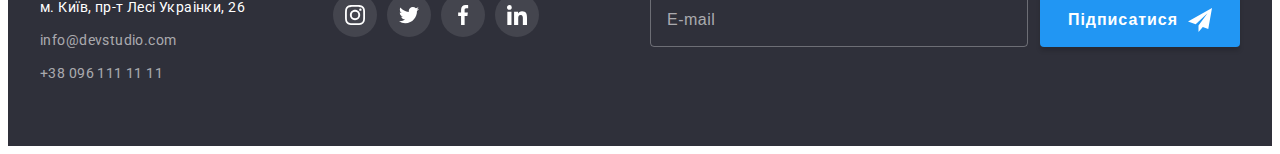
==== commit 1b64457c: "added-classes-BEM" ====
--- a/index.html
+++ b/index.html
@@ -19,39 +19,40 @@
       referrerpolicy="no-referrer"
     />
     <link rel="stylesheet" href="./css/styles.css" />
+    <link rel="stylesheet" href="./css/main.min.css">
   </head>
 
   <body>
-    <header class="hat">
-      <div class="container line">
-        <nav class="logo-nav">
+    <header class="page-header">
+      <div class="container page-header__container">
+        <nav class="site-nav">
           <a href="./index.html" class="logo"
-            >Web<span class="black-studio">Studio</span></a
+            ><span class="logo__accent">Web</span>Studio</a
           >
-          <ul class="site-nav list">
-            <li class="item">
-              <a href="./index.html" class="link current">Студія</a>
-            </li>
-            <li class="item">
-              <a href="./portfolio.html" class="link">Портфоліо</a>
-            </li>
-            <li class="item">
-              <a href="#" class="link">Контакти</a>
+          <ul class="nav-list">
+            <li class="nav-list__item">
+              <a href="./index.html" class="nav-list__link nav-list__link--current">Студія</a>
+            </li>
+            <li class="nav-list__item">
+              <a href="./portfolio.html" class="nav-list__link">Портфоліо</a>
+            </li>
+            <li class="nav-list__item">
+              <a href="#" class="nav-list__link">Контакти</a>
             </li>
           </ul>
         </nav>
-        <ul class="hat-right list">
-          <li class="item">
-            <a href="mailto:info@devstudio.com" lang="en" class="link">
-              <svg width="16" height="12" class="hat-svg">
+        <ul class="connection-list">
+          <li class="connection-list__item">
+            <a href="mailto:info@devstudio.com" lang="en" class="link connection-list__link">
+              <svg width="16" height="12" class="connection-list__logo">
                 <use href="./images/icons.svg#mail"></use>
               </svg>
               info@devstudio.com
             </a>
           </li>
-          <li class="item">
-            <a href="tel:+380961111111" class="link">
-              <svg width="12" height="16" class="hat-svg">
+          <li class="connection-list__item">
+            <a href="tel:+380961111111" class="link connection-list__link">
+              <svg width="12" height="16" class="connection-list__logo">
                 <use href="./images/icons.svg#phone"></use>
               </svg>
               +38 096 111 11 11
@@ -64,60 +65,60 @@
       <!--                                   hero                                -->
       <section class="hero overlay">
         <div class="container">
-          <h1 class="hero-title">Ефективні рішення для вашого бізнесу</h1>
-          <button type="button" class="button-hero" data-modal-open>
+          <h1 class="hero__title">Ефективні рішення для вашого бізнесу</h1>
+          <button type="button" class="hero__button" data-modal-open>
             Замовити послугу
           </button>
         </div>
       </section>
-      <!--                                  переваги                             -->
-      <section class="section excellence">
+      <!--                               переваги                         -->
+      <section class="section advantages">
         <div class="container">
-          <h2 class="section-title visually-hidden">Наші переваги</h2>
-          <ul class="list list-excellence">
-            <li class="item-excellence">
-              <div class="icon-background">
+          <h2 class="section__title visually-hidden">Наші переваги</h2>
+          <ul class="list benefits-list">
+            <li class="benefits-list__item">
+              <div class="benefits-list__icon">
                 <svg width="70" height="70">
                   <use href="./images/icons.svg#antenna"></use>
                 </svg>
               </div>
-              <h3 class="title-excellence">Увага до деталей</h3>
-              <p class="text-excellence">
+              <h3 class="benefits-list__title">Увага до деталей</h3>
+              <p class="benefits-list__description">
                 Ідейні міркування, і навіть початок повсякденної роботи з
                 формування позиції.
               </p>
             </li>
-            <li class="item-excellence">
-              <div class="icon-background">
+            <li class="benefits-list__item">
+              <div class="benefits-list__icon">
                 <svg width="70" height="70">
                   <use href="./images/icons.svg#clock"></use>
                 </svg>
               </div>
-              <h3 class="title-excellence">Пунктуальність</h3>
-              <p class="text-excellence">
+              <h3 class="benefits-list__title">Пунктуальність</h3>
+              <p class="benefits-list__description">
                 Завдання організації, особливо рамки і місце навчання кадрів
                 тягне у себе.
               </p>
             </li>
-            <li class="item-excellence">
-              <div class="icon-background">
+            <li class="benefits-list__item">
+              <div class="benefits-list__icon">
                 <svg width="70" height="70">
                   <use href="./images/icons.svg#diagram"></use>
                 </svg>
               </div>
-              <h3 class="title-excellence">Планування</h3>
-              <p class="text-excellence">
+              <h3 class="benefits-list__title">Планування</h3>
+              <p class="benefits-list__description">
                 Так само консультація з широким активом значною мірою зумовлює.
               </p>
             </li>
-            <li class="item-excellence">
-              <div class="icon-background">
+            <li class="benefits-list__item">
+              <div class="benefits-list__icon">
                 <svg width="70" height="70">
                   <use href="./images/icons.svg#astronaut"></use>
                 </svg>
               </div>
-              <h3 class="title-excellence">Сучасні технології</h3>
-              <p class="text-excellence">
+              <h3 class="benefits-list__title">Сучасні технології</h3>
+              <p class="benefits-list__description">
                 Значимість цих проблем настільки очевидна, що реалізація
                 планових завдань.
               </p>
@@ -125,90 +126,90 @@
           </ul>
         </div>
       </section>
-      <!--                               що ми робимо                            -->
-      <section class="section work">
+      <!--                             що ми робимо                       -->
+      <section class="section">
         <div class="container">
-          <h2 class="section-title">Чим ми займаємося</h2>
-          <ul class="list list-work">
-            <li class="item-work">
+          <h2 class="section__title">Чим ми займаємося</h2>
+          <ul class="list works-list">
+            <li class="works-list__item">
               <img
                 src="./images/desktop.jpg"
                 alt="розробка програм"
                 width="370"
                 height="294"
-                class="foto"
+                class="works-list__picture"
               />
-              <div class="thumb-work">
-                <p class="title-work">Десктопні додатки</p>
-              </div>
-            </li>
-            <li class="item-work">
+              <div class="works-list__thumb">
+                <p class="works-list__direction">Десктопні додатки</p>
+              </div>
+            </li>
+            <li class="works-list__item">
               <img
                 src="./images/mobile.jpg"
                 alt="створення мобільних додатків"
                 width="370"
                 height="294"
-                class="foto"
+                class="works-list__picture"
               />
-              <div class="thumb-work">
-                <p class="title-work">Мобільні додатки</p>
-              </div>
-            </li>
-            <li class="item-work">
+              <div class="works-list__thumb">
+                <p class="works-list__direction">Мобільні додатки</p>
+              </div>
+            </li>
+            <li class="works-list__item">
               <img
                 src="./images/design.jpg"
                 alt="розробка дизайну"
                 width="370"
                 height="294"
-                class="foto"
+                class="works-list__picture"
               />
-              <div class="thumb-work">
-                <p class="title-work">Дизайнерські рішення</p>
+              <div class="works-list__thumb">
+                <p class="works-list__direction">Дизайнерські рішення</p>
               </div>
             </li>
           </ul>
         </div>
       </section>
-      <!--                                   команда                                -->
-      <section class="section team">
-        <div class="container">
-          <h2 class="section-title">Наша команда</h2>
-          <ul class="list list-team">
-            <li class="card-team">
+      <!--                                команда                         -->
+      <section class="section command">
+        <div class="container command__container">
+          <h2 class="section__title">Наша команда</h2>
+          <ul class="list team-list">
+            <li class="team-list__card">
               <img
                 src="./images/product-designer.jpg"
                 alt="на фото посміхається хлопець в коричневій рубашці та окулярах"
                 width="270"
                 height="260"
-                class="foto"
+                class="team-list__photo"
               />
-              <div class="card-foot">
-                <h3 class="title-team">Ігор Дем'яненко</h3>
-                <p lang="en" class="text-team">Product Designer</p>
-                <ul class="list social-networks">
-                  <li class="social-network">
-                    <a href="" target="_blank" class="icon">
+              <div class="team-list__container">
+                <h3 class="team-list__name">Ігор Дем'яненко</h3>
+                <p lang="en" class="team-list__specialization">Product Designer</p>
+                <ul class="list social-list">
+                  <li class="social-list__item">
+                    <a href="" target="_blank" class="social-list__link">
                       <svg width="20" height="20">
                         <use href="./images/icons.svg#instagram"></use>
                       </svg>
                     </a>
                   </li>
-                  <li class="social-network">
-                    <a href="" target="_blank" class="icon">
+                  <li class="social-list__item">
+                    <a href="" target="_blank" class="social-list__link">
                       <svg width="20" height="20">
                         <use href="./images/icons.svg#twitter"></use>
                       </svg>
                     </a>
                   </li>
-                  <li class="social-network">
-                    <a href="" target="_blank" class="icon">
+                  <li class="social-list__item">
+                    <a href="" target="_blank" class="social-list__link">
                       <svg width="20" height="20">
                         <use href="./images/icons.svg#facebook"></use>
                       </svg>
                     </a>
                   </li>
-                  <li class="social-network">
-                    <a href="" target="_blank" class="icon">
+                  <li class="social-list__item">
+                    <a href="" target="_blank" class="social-list__link">
                       <svg width="20" height="20">
                         <use href="./images/icons.svg#linkedin"></use>
                       </svg>
@@ -217,41 +218,41 @@
                 </ul>
               </div>
             </li>
-            <li class="card-team">
+            <li class="team-list__card">
               <img
                 src="./images/frontend-developer.jpg"
                 alt="на фото задоволена та стильно одягнена білявка в окулярах"
                 width="270"
                 height="260"
-                class="foto"
+                class="team-list__photo"
               />
-              <div class="card-foot">
-                <h3 class="title-team">Ольга Рєпіна</h3>
-                <p lang="en" class="text-team">Frontend Developer</p>
-                <ul class="list social-networks">
-                  <li class="social-network">
-                    <a href="" target="_blank" class="icon">
+              <div class="team-list__container">
+                <h3 class="team-list__name">Ольга Рєпіна</h3>
+                <p lang="en" class="team-list__specialization">Frontend Developer</p>
+                <ul class="list social-list">
+                  <li class="social-list__item">
+                    <a href="" target="_blank" class="social-list__link">
                       <svg width="20" height="20">
                         <use href="./images/icons.svg#instagram"></use>
                       </svg>
                     </a>
                   </li>
-                  <li class="social-network">
-                    <a href="" target="_blank" class="icon">
+                  <li class="social-list__item">
+                    <a href="" target="_blank" class="social-list__link">
                       <svg width="20" height="20">
                         <use href="./images/icons.svg#twitter"></use>
                       </svg>
                     </a>
                   </li>
-                  <li class="social-network">
-                    <a href="" target="_blank" class="icon">
+                  <li class="social-list__item">
+                    <a href="" target="_blank" class="social-list__link">
                       <svg width="20" height="20">
                         <use href="./images/icons.svg#facebook"></use>
                       </svg>
                     </a>
                   </li>
-                  <li class="social-network">
-                    <a href="" target="_blank" class="icon">
+                  <li class="social-list__item">
+                    <a href="" target="_blank" class="social-list__link">
                       <svg width="20" height="20">
                         <use href="./images/icons.svg#linkedin"></use>
                       </svg>
@@ -260,41 +261,41 @@
                 </ul>
               </div>
             </li>
-            <li class="card-team">
+            <li class="team-list__card">
               <img
                 src="./images/marketing.jpg"
                 alt="на фото посміхається хлопець у світлій сорочці"
                 width="270"
                 height="260"
-                class="foto"
+                class="team-list__photo"
               />
-              <div class="card-foot">
-                <h3 class="title-team">Микола Тарасов</h3>
-                <p lang="en" class="text-team">Marketing</p>
-                <ul class="list social-networks">
-                  <li class="social-network">
-                    <a href="" target="_blank" class="icon">
+              <div class="team-list__container">
+                <h3 class="team-list__name">Микола Тарасов</h3>
+                <p lang="en" class="team-list__specialization">Marketing</p>
+                <ul class="list social-list">
+                  <li class="social-list__item">
+                    <a href="" target="_blank" class="social-list__link">
                       <svg width="20" height="20">
                         <use href="./images/icons.svg#instagram"></use>
                       </svg>
                     </a>
                   </li>
-                  <li class="social-network">
-                    <a href="" target="_blank" class="icon">
+                  <li class="social-list__item">
+                    <a href="" target="_blank" class="social-list__link">
                       <svg width="20" height="20">
                         <use href="./images/icons.svg#twitter"></use>
                       </svg>
                     </a>
                   </li>
-                  <li class="social-network">
-                    <a href="" target="_blank" class="icon">
+                  <li class="social-list__item">
+                    <a href="" target="_blank" class="social-list__link">
                       <svg width="20" height="20">
                         <use href="./images/icons.svg#facebook"></use>
                       </svg>
                     </a>
                   </li>
-                  <li class="social-network">
-                    <a href="" target="_blank" class="icon">
+                  <li class="social-list__item">
+                    <a href="" target="_blank" class="social-list__link">
                       <svg width="20" height="20">
                         <use href="./images/icons.svg#linkedin"></use>
                       </svg>
@@ -303,41 +304,41 @@
                 </ul>
               </div>
             </li>
-            <li class="card-team">
+            <li class="team-list__card">
               <img
                 src="./images/ui-designer.jpg"
                 alt="на фото хлопець у чорній футболці та окулярах з загадковим поглядом"
                 width="270"
                 height="260"
-                class="foto"
+                class="team-list__photo"
               />
-              <div class="card-foot">
-                <h3 class="title-team">Михайло Єрмаков</h3>
-                <p lang="en" class="text-team">UI Designer</p>
-                <ul class="list social-networks">
-                  <li class="social-network">
-                    <a href="" target="_blank" class="icon">
+              <div class="team-list__container">
+                <h3 class="team-list__name">Михайло Єрмаков</h3>
+                <p lang="en" class="team-list__specialization">UI Designer</p>
+                <ul class="list social-list">
+                  <li class="social-list__item">
+                    <a href="" target="_blank" class="social-list__link">
                       <svg width="20" height="20">
                         <use href="./images/icons.svg#instagram"></use>
                       </svg>
                     </a>
                   </li>
-                  <li class="social-network">
-                    <a href="" target="_blank" class="icon">
+                  <li class="social-list__item">
+                    <a href="" target="_blank" class="social-list__link">
                       <svg width="20" height="20">
                         <use href="./images/icons.svg#twitter"></use>
                       </svg>
                     </a>
                   </li>
-                  <li class="social-network">
-                    <a href="" target="_blank" class="icon">
+                  <li class="social-list__item">
+                    <a href="" target="_blank" class="social-list__link">
                       <svg width="20" height="20">
                         <use href="./images/icons.svg#facebook"></use>
                       </svg>
                     </a>
                   </li>
-                  <li class="social-network">
-                    <a href="" target="_blank" class="icon">
+                  <li class="social-list__item">
+                    <a href="" target="_blank" class="social-list__link">
                       <svg width="20" height="20">
                         <use href="./images/icons.svg#linkedin"></use>
                       </svg>
@@ -350,49 +351,49 @@
         </div>
       </section>
 
-      <!--                                постійні клієнти                       -->
+      <!--                             постійні клієнти                   -->
 
       <section class="section">
         <div class="container">
-          <h2 class="section-title clients">Постійні клієнти</h2>
-          <ul class="list list-clients">
-            <li class="item-client">
-              <a href="" class="icon-client">
+          <h2 class="section__title">Постійні клієнти</h2>
+          <ul class="list client-list">
+            <li class="client-list__item">
+              <a href="" class="client-list__link">
                 <svg width="106" height="60">
                   <use href="./images/icons.svg#yaco"></use>
                 </svg>
               </a>
             </li>
-            <li class="item-client">
-              <a href="" class="icon-client">
+            <li class="client-list__item">
+              <a href="" class="client-list__link">
                 <svg width="106" height="60">
                   <use href="./images/icons.svg#tagline-here"></use>
                 </svg>
               </a>
             </li>
-            <li class="item-client">
-              <a href="" class="icon-client">
+            <li class="client-list__item">
+              <a href="" class="client-list__link">
                 <svg width="106" height="60">
                   <use href="./images/icons.svg#company"></use>
                 </svg>
               </a>
             </li>
-            <li class="item-client">
-              <a href="" class="icon-client">
+            <li class="client-list__item">
+              <a href="" class="client-list__link">
                 <svg width="106" height="60">
                   <use href="./images/icons.svg#foster-peters"></use>
                 </svg>
               </a>
             </li>
-            <li class="item-client">
-              <a href="" class="icon-client">
+            <li class="client-list__item">
+              <a href="" class="client-list__link">
                 <svg width="106" height="60">
                   <use href="./images/icons.svg#brand"></use>
                 </svg>
               </a>
             </li>
-            <li class="item-client">
-              <a href="" class="icon-client">
+            <li class="client-list__item">
+              <a href="" class="client-list__link">
                 <svg width="106" height="60">
                   <use href="./images/icons.svg#tag-line"></use>
                 </svg>
@@ -403,64 +404,65 @@
       </section>
     </main>
 
-    <!--                                           футер                             -->
-
-    <footer class="floor">
-      <div class="container">
+    <!--                                    футер                         -->
+
+    <footer class="page-footer">
+      <div class="container page-footer__container">
         
-        <div class="footer-left">
-          <a href="./index.html" class="logo"
-            >Web<span class="white-studio">Studio</span></a
+        <div class="page-footer__contacts">
+          <a href="./index.html" class="logo logo--white"
+            ><span class="logo__accent">Web</span>Studio</a
           >
-          <address class="contacts">
-            <ul class="list">
-              <li class="item-contacts">
+          <address class="our-contacts">
+            <ul class="list contacts-list">
+              <li class="contacts-list__item">
                 <a
                   href="https://goo.gl/maps/CPtrU1FHBa2aNyZL9"
                   target="_blank"
                   rel="noopener noreferrer nofollow"
-                  class="link highlighter"
+                  class="contacts-list__link contacts-list__link--highlighter"
                   >м. Київ, пр-т Лесі Украінки, 26</a
                 >
               </li>
-              <li class="item-contacts">
-                <a href="mailto:info@devstudio.com" lang="en" class="link"
+              <li class="contacts-list__item">
+                <a href="mailto:info@devstudio.com" lang="en" 
+                   class="contacts-list__link"
                   >info@devstudio.com</a
                 >
               </li>
-              <li class="item-contacts">
-                <a href="tel:+380961111111" class="link">+38 096 111 11 11</a>
+              <li class="contacts-list__item">
+                <a href="tel:+380961111111" class="contacts-list__link">+38 096 111 11 11</a>
               </li>
             </ul>
           </address>
         </div>
 
-        <div class="footer-center">
-          <span class="title-footer">приєднуйтесь</span>
-          <ul class="list social-networks">
-            <li class="social-network">
-              <a href="" target="_blank" class="icon">
+        <div class="page-footer__join">
+          <span class="page-footer__proposal">приєднуйтесь</span>
+          <ul class="list social-list">
+            <li class="social-list__item">
+              <a href="" target="_blank" class="social-list__link social-list__link--dark">
                 <svg width="20" height="20">
                   <use href="./images/icons.svg#instagram"></use>
                 </svg>
               </a>
             </li>
-            <li class="social-network">
-              <a href="" target="_blank" class="icon">
+            <li class="social-list__item">
+              <a href="" target="_blank" class="social-list__link social-list__link--dark">
                 <svg width="20" height="20">
                   <use href="./images/icons.svg#twitter"></use>
                 </svg>
               </a>
             </li>
-            <li class="social-network">
-              <a href="" target="_blank" class="icon">
+            <li class="social-list__item">
+              <a href="" target="_blank" class="social-list__link social-list__link--dark">
                 <svg width="20" height="20">
                   <use href="./images/icons.svg#facebook"></use>
                 </svg>
               </a>
             </li>
-            <li class="social-network">
-              <a href="" target="_blank" class="icon">
+            <li class="social-list__item">
+              <a href="" target="_blank" class="social-list__link social-list__link--dark">
                 <svg width="20" height="20">
                   <use href="./images/icons.svg#linkedin"></use>
                 </svg>
@@ -469,17 +471,17 @@
           </ul>
         </div>
 
-        <div class="footer-right">
-          <span class="title-footer">підпишіться на розсилку</span>
-          <form class="js-speaker-form form-footer">
+        <div class="page-footer__subscribe">
+          <span class="page-footer__proposal">підпишіться на розсилку</span>
+          <form class="js-speaker-form form-subscribe">
             <input
               type="email"
               name="e-mail"
               aria-label="email"
               placeholder="E-mail"
-              class="input-footer"
+              class="form-subscribe__input"
             />
-            <button type="submit" class="button-subscribe-footer">
+            <button type="submit" class="form-subscribe__button">
               підписатися
               <svg width="24" height="24">
                 <use href="./images/icons.svg#icon-send"></use>
@@ -490,7 +492,7 @@
       </div>
     </footer>
 
-    <!--                                  бекдроп та модальне вікно     -->
+    <!--                           бекдроп та модальне вікно              -->
 
     <div class="backdrop is-hidden" data-modal>
       <div class="modal">
--- a/css/styles.css
+++ b/css/styles.css
@@ -42,44 +42,6 @@
   padding: 0;
   margin: 0;
 }
-.foto {
-  display: block;
-  max-width: 100%;
-  height: auto;
-}
-
-/* -----------------------------------------шапка------------------ */
-
-.hat {
-  border-bottom-width: 1px;
-  border-bottom-style: solid;
-  border-bottom-color: #ececec;
-
-  background-color: var(--text-and-primary-bg-white-color);
-}
-.logo {
-  display: inline-block;
-
-  color: var(--accent-color);
-  font-family: "Raleway", sans-serif;
-  font-weight: 700;
-  font-size: 26px;
-  line-height: 1.19;
-  letter-spacing: 0.03em;
-  text-decoration: none;
-}
-.black-studio {
-  color: var(--black-text-color-logo);
-}
-
-/*----------------------------site nav & hat-right header ----------*/
-.line {
-  display: flex;
-}
-.logo-nav {
-  display: flex;
-  align-items: center;
-}
 .link {
   color: var(--primary-text-color);
   font-weight: 500;
@@ -92,16 +54,81 @@
   transition-duration: 250ms;
   transition-timing-function: var(--timing-function);
 }
+.link:hover,
+.link:focus {
+  color: var(--accent-color);
+}
+/* .foto {
+  display: block;
+  max-width: 100%;
+  height: auto;
+} */
+
+/* -----------------------------------------page-header--------------- */
+
+.page-header {
+  border-bottom-width: 1px;
+  border-bottom-style: solid;
+  border-bottom-color: #ececec;
+  background-color: var(--text-and-primary-bg-white-color);
+}
+.page-header__container {
+  display: flex;
+}
+/*-------------------------------------site nav-----------------------*/
 .site-nav {
   display: flex;
   align-items: center;
-  margin-left: 93px;
-}
-.site-nav .item + .item {
+}
+.logo {
+  display: inline-block;
+  color: var(--black-text-color-logo);
+  font-family: "Raleway", sans-serif;
+  font-weight: 700;
+  font-size: 26px;
+  line-height: 1.19;
+  letter-spacing: 0.03em;
+  text-decoration: none;
+}
+.logo__accent {
+  color: var(--accent-color);
+}
+.nav-list {
+  display: flex;
+  align-items: center;
+  list-style: none;
+  padding: 0;
+  margin: 0 0 0 93px;
+}
+.nav-list__item {
   margin-left: 50px;
 }
-
-.link.current::after {
+.nav-list__item:first-child {
+  margin-left: 0;
+}
+.nav-list__link {
+  position: relative;
+  display: flex;
+  padding-top: 32px;
+  padding-bottom: 32px;
+  color: var(--title-text-color);
+ 
+  font-weight: 500;
+  font-size: 14px;
+  line-height: 1.14;
+  letter-spacing: 0.02em;
+  text-decoration: none;
+  
+  transition-property: color;
+  transition-duration: 250ms;
+  transition-timing-function: var(--timing-function);
+}
+.nav-list__link--current,
+.nav-list__link:hover,
+.nav-list__link:focus {
+  color: var(--accent-color);
+}
+.nav-list__link--current::after {
   position: absolute;
   content: "";
   bottom: -1px;
@@ -110,27 +137,35 @@
 
   background-color: var(--accent-color);
   border-radius: 2px;
-}
-.hat-right {
+  transform: scaleX(1.2);
+}
+
+.connection-list {
+  list-style: none;
+  padding: 0;
+  margin: 0;
   display: flex;
   align-items: center;
   margin-left: auto;
 }
-.hat-right .item + .item {
+.connection-list__item {
   margin-left: 50px;
 }
-.hat-right .link {
+.connection-list__item:first-child {
+  margin-left: 0;
+}
+.connection-list__link {
   display: flex;
   align-items: center;
   padding-top: 32px;
   padding-bottom: 32px;
 }
-.hat-svg {
+.connection-list__logo {
   margin-right: 10px;
   fill: currentColor;
 }
 
-/* -----------------------------------------------hero------------- */
+/* ----------------------------------------------- hero------------- */
 
 .hero {
   padding-top: 200px;
@@ -153,7 +188,7 @@
   background-size: cover;
   background-position: center;
 }
-.hero-title {
+.hero__title {
   margin-top: 0;
   margin-right: auto;
   margin-bottom: 30px;
@@ -167,34 +202,7 @@
   letter-spacing: 0.06em;
   text-transform: uppercase;
 }
-
-/*----------------------------------------------кнопки--------------*/
-
-.button {
-  display: inline-block;
-  border: 1px solid transparent;
-  border-radius: 4px;
-  padding-top: 6px;
-  padding-right: 22px;
-  padding-bottom: 6px;
-  padding-left: 22px;
-
-  color: var(--title-text-color);
-  background-color: var(--buttons-and-bg-color);
-
-  font-family: inherit;
-  font-weight: 500;
-  font-size: 16px;
-  line-height: 1.63;
-  letter-spacing: 0.03em;
-  text-align: center;
-  cursor: pointer;
-
-  transition: box-shadow 250ms var(--timing-function),
-    color 250ms var(--timing-function),
-    background-color 250ms var(--timing-function);
-}
-.button-hero {
+.hero__button {
   display: inline-block;
   border: none;
   border-radius: 4px;
@@ -214,9 +222,38 @@
   letter-spacing: 0.06em;
   cursor: pointer;
 }
-.button-hero:active {
+
+.hero__button:active {
   background-color: var(--button-active);
 }
+
+/*----------------------------------------------кнопки--------------*/
+
+.button {
+  display: inline-block;
+  border: 1px solid transparent;
+  border-radius: 4px;
+  padding-top: 6px;
+  padding-right: 22px;
+  padding-bottom: 6px;
+  padding-left: 22px;
+
+  color: var(--title-text-color);
+  background-color: var(--buttons-and-bg-color);
+
+  font-family: inherit;
+  font-weight: 500;
+  font-size: 16px;
+  line-height: 1.63;
+  letter-spacing: 0.03em;
+  text-align: center;
+  cursor: pointer;
+
+  transition: box-shadow 250ms var(--timing-function),
+    color 250ms var(--timing-function),
+    background-color 250ms var(--timing-function);
+}
+
 .button:hover,
 .button:focus {
   color: var(--text-and-primary-bg-white-color);
@@ -229,16 +266,18 @@
   padding-top: 94px;
   padding-bottom: 94px;
 }
-.section-title {
+.section__title {
+  margin-bottom: 50px;
   color: var(--title-text-color);
   font-size: 36px;
   line-height: 1.17;
   letter-spacing: 0.03em;
+  text-align: center;
 }
 
 /* ----------------------------------------переваги--------------- */
 
-.section.excellence {
+.advantages {
   padding-bottom: 0;
 }
 .visually-hidden {
@@ -253,14 +292,14 @@
   clip: rect(0 0 0 0);
   overflow: hidden;
 }
-.list-excellence {
+.benefits-list {
   display: flex;
   gap: 30px;
 }
-.item-excellence {
+.benefits-list__item {
   flex-basis: calc((100% - 90px) / 4);
 }
-.icon-background {
+.benefits-list__icon {
   margin-bottom: 30px;
   display: flex;
   justify-content: center;
@@ -269,7 +308,7 @@
   background: var(--buttons-and-bg-color);
   border-radius: 4px;
 }
-.title-excellence {
+.benefits-list__title {
   margin-bottom: 10px;
 
   color: var(--title-text-color);
@@ -278,7 +317,7 @@
   letter-spacing: 0.03em;
   text-transform: uppercase;
 }
-.text-excellence {
+.benefits-list__description {
   color: var(--primary-text-color);
   font-weight: 400;
   font-size: 14px;
@@ -288,20 +327,22 @@
 
 /* -----------------------------------------що ми робимо----------- */
 
-.work .section-title {
-  margin-bottom: 50px;
-  text-align: center;
-}
-.list-work {
+.works-list {
   display: flex;
   gap: 30px;
 }
-.item-work {
+.works-list__item {
   position: relative;
   flex-basis: calc((100% - 60px) / 3);
 }
-.thumb-work {
+.works-list__picture {
+  display: block;
+  max-width: 100%;
+  height: auto;
+}
+.works-list__thumb {
   position: absolute;
+  left: 0;
   bottom: 0;
 
   display: flex;
@@ -311,7 +352,7 @@
   min-height: 70px;
   background-color: rgba(47, 48, 58, 0.8);
 }
-.title-work {
+.works-list__direction {
   font-weight: 700;
   font-size: 14px;
   line-height: 1.14;
@@ -322,18 +363,14 @@
 
 /* ------------------------------------------команда--------------- */
 
-.team {
+.command {
   background-color: var(--buttons-and-bg-color);
 }
-.team .section-title {
-  margin-bottom: 50px;
-  text-align: center;
-}
-.list-team {
+.team-list {
   display: flex;
   gap: 30px;
 }
-.card-team {
+.team-list__card {
   flex-basis: calc((100% - 90px) / 4);
   background-color: var(--text-and-primary-bg-white-color);
 
@@ -341,12 +378,17 @@
     0px 2px 1px rgba(0, 0, 0, 0.2);
   border-radius: 0px 0px 4px 4px;
 }
-.team .card-foot {
+.team-list__photo {
+  display: block;
+  max-width: 100%;
+  height: auto;
+}
+.team-list__container {
   padding-top: 30px;
-  padding-bottom: 30px;
+  padding-bottom: 30px; 
   text-align: center;
 }
-.title-team {
+.team-list__name {
   margin-bottom: 10px;
 
   color: var(--title-text-color);
@@ -355,23 +397,24 @@
   line-height: 1.19;
   letter-spacing: 0.03em;
 }
-.text-team {
+.team-list__specialization {
   margin-bottom: 16px;
   font-weight: 400;
   font-size: 16px;
   line-height: 1.19;
   letter-spacing: 0.03em;
 }
-.social-networks {
+/* ------------------------------------соц. мережі -------------*/
+.social-list {
   display: flex;
   justify-content: center;
   gap: 10px;
 }
-.social-network {
+.social-list__item {
   width: 44px;
   height: 44px;
 }
-.social-network > .icon {
+.social-list__link {
   margin: 0;
   padding: 0;
   display: flex;
@@ -381,33 +424,30 @@
   height: 100%;
   border-radius: 50%;
   background-color: var(--text-and-primary-bg-white-color);
+  outline: transparent;
   fill: var(--svg-color);
 
   transition: background-color 250ms var(--timing-function),
     fill 250ms var(--timing-function);
 }
-.social-network > .icon:hover,
-.social-network > .icon:focus {
+.social-list__link:hover,
+.social-list__link:focus {
   fill: var(--text-and-primary-bg-white-color);
   background-color: var(--accent-color);
 }
 
 /* -----------------------------------постійні клієнти------------- */
 
-.clients {
-  margin-bottom: 50px;
-  text-align: center;
-}
-.list-clients {
+.client-list {
   display: flex;
   gap: 30px;
 }
-.item-client {
+.client-list__item {
   flex-basis: calc((100% - 150px) / 6);
   width: 170px;
   height: 92px;
 }
-.icon-client {
+.client-list__link {
   display: flex;
   justify-content: center;
   align-items: center;
@@ -415,35 +455,66 @@
   height: 100%;
   border: 1px solid var(--svg-color);
   border-radius: 4px;
+  outline: transparent;
   fill: var(--svg-color);
   transition: fill 250ms var(--timing-function),
     border-color 250ms var(--timing-function);
 }
-.icon-client:hover,
-.icon-client:focus {
+.client-list__link:hover,
+.client-list__link:focus {
   border-color: var(--accent-color);
   fill: var(--accent-color);
 }
-/* --------------------------------------------футер--------------- */
-
-.floor {
+/* --------------------------------------page-footer--------------- */
+
+.page-footer {
   background-color: var(--second-bg-color);
   padding-top: 60px;
   padding-bottom: 60px;
 }
-.floor .container {
+.page-footer__container {
   display: flex;
   align-items: baseline;
   justify-content: space-between;
 }
-.footer-center {
+/* -------------------------------page-footer__contacts------------- */
+.logo--white {
+  color: var(--text-and-primary-bg-white-color);
+}
+
+.our-contacts {
+  margin-top: 20px;
+  font-style: normal;
+}
+.contacts-list__item {
+  margin-top: 9px;
+}
+.contacts-list__item:first-child{
+  margin-top: 0;
+}
+.contacts-list__link {
+  font-weight: 400;
+  font-size: 14px;
+  line-height: 1.71;
+  letter-spacing: 0.03em;
+  text-decoration: none;
+  color: rgba(255, 255, 255, 0.6);
+  transition-property: color;
+  transition-duration: 250ms;
+  transition-timing-function: var(--timing-function);
+}
+.contacts-list__link--highlighter {
+  color: var(--text-and-primary-bg-white-color);
+}
+.contacts-list__link:hover,
+.contacts-list__link:focus {
+  color: var(--accent-color);
+}
+/* ------------------------------------page-footer__join------------ */
+.page-footer__join {
   margin-left: 70px;
 }
-.floor .icon {
-  background-color: rgba(255, 255, 255, 0.1);
-  fill: var(--text-and-primary-bg-white-color);
-}
-.title-footer {
+.page-footer__proposal {
   display: block;
   margin-bottom: 20px;
   padding-top: 12px;
@@ -454,51 +525,22 @@
   letter-spacing: 0.03em;
   text-transform: uppercase;
 }
-.white-studio {
-  color: var(--text-and-primary-bg-white-color);
-}
-.contacts {
-  margin-top: 20px;
-  font-style: normal;
-}
-.floor .item-contacts + .item-contacts {
-  margin-top: 9px;
-}
-/* ----------------------------------------links footer------------ */
-
-.contacts .link {
-  color: rgba(255, 255, 255, 0.6);
-  font-weight: 400;
-  line-height: 1.71;
-  letter-spacing: 0.03em;
-}
-.contacts .highlighter {
-  color: var(--text-and-primary-bg-white-color);
-}
-.site-nav .link {
-  position: relative;
-  display: flex;
-  padding-top: 32px;
-  padding-bottom: 32px;
-  color: var(--title-text-color);
-}
-.site-nav .link.current,
-.link:hover,
-.link:focus {
-  color: var(--accent-color);
-}
-
-/* ------------------------footer-right-----form------------------- */
-.footer-right {
+.social-list__link--dark {
+  background-color: rgba(255, 255, 255, 0.1);
+  fill: var(--text-and-primary-bg-white-color);
+}
+
+/* ------------------------------page-footer__subscribe------------- */
+.page-footer__subscribe {
   display: block;
   margin-left: 93px;
 }
 
-.form-footer {
+.form-subscribe {
   display: flex;
   gap: 12px;
 }
-.input-footer {
+.form-subscribe__input {
   padding-left: 16px;
   width: 358px;
   height: 50px;
@@ -509,11 +551,11 @@
   border-radius: 4px;
   transition: border 250ms var(--timing-function);
 }
-.input-footer:hover,
-.input-footer:focus {
+.form-subscribe__input:hover,
+.form-subscribe__input:focus {
   border: 1px solid var(--accent-color);
 }
-.input-footer::placeholder {
+.form-subscribe__input::placeholder {
   font-weight: 400;
   font-size: 16px;
   line-height: 1.25;
@@ -521,7 +563,7 @@
   color: rgba(255, 255, 255, 0.6);
 }
 
-.button-subscribe-footer {
+.form-subscribe__button {
   display: flex;
   justify-content: center;
   align-items: center;
@@ -543,8 +585,8 @@
   fill: var(--text-and-primary-bg-white-color);
   transition: background-color 250ms var(--timing-function);
 }
-.button-subscribe-footer:hover,
-.button-subscribe-footer:focus {
+.form-subscribe__button:hover,
+.form-subscribe__button:focus {
   background-color: var(--button-active);
 }
 
--- a/css/main.min.css
+++ b/css/main.min.css
@@ -0,0 +1 @@
+/*# sourceMappingURL=main.min.css.map */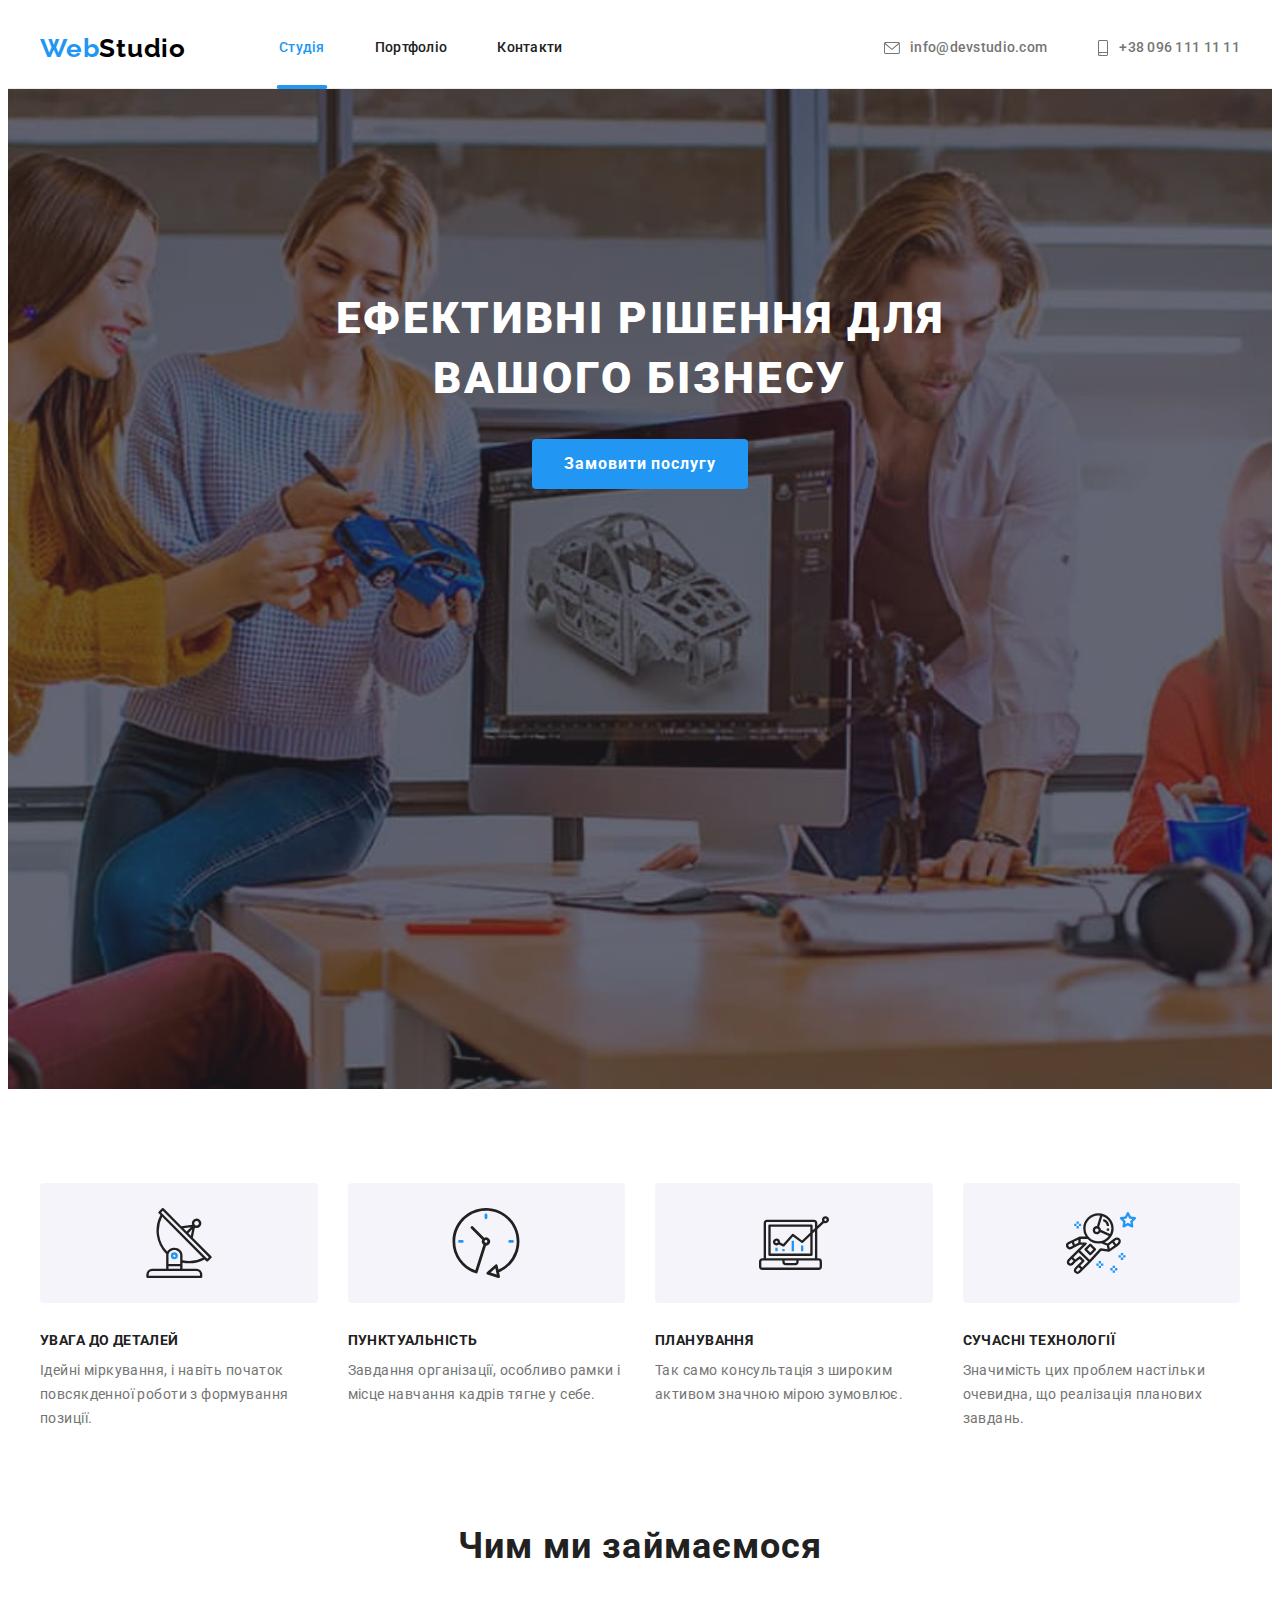
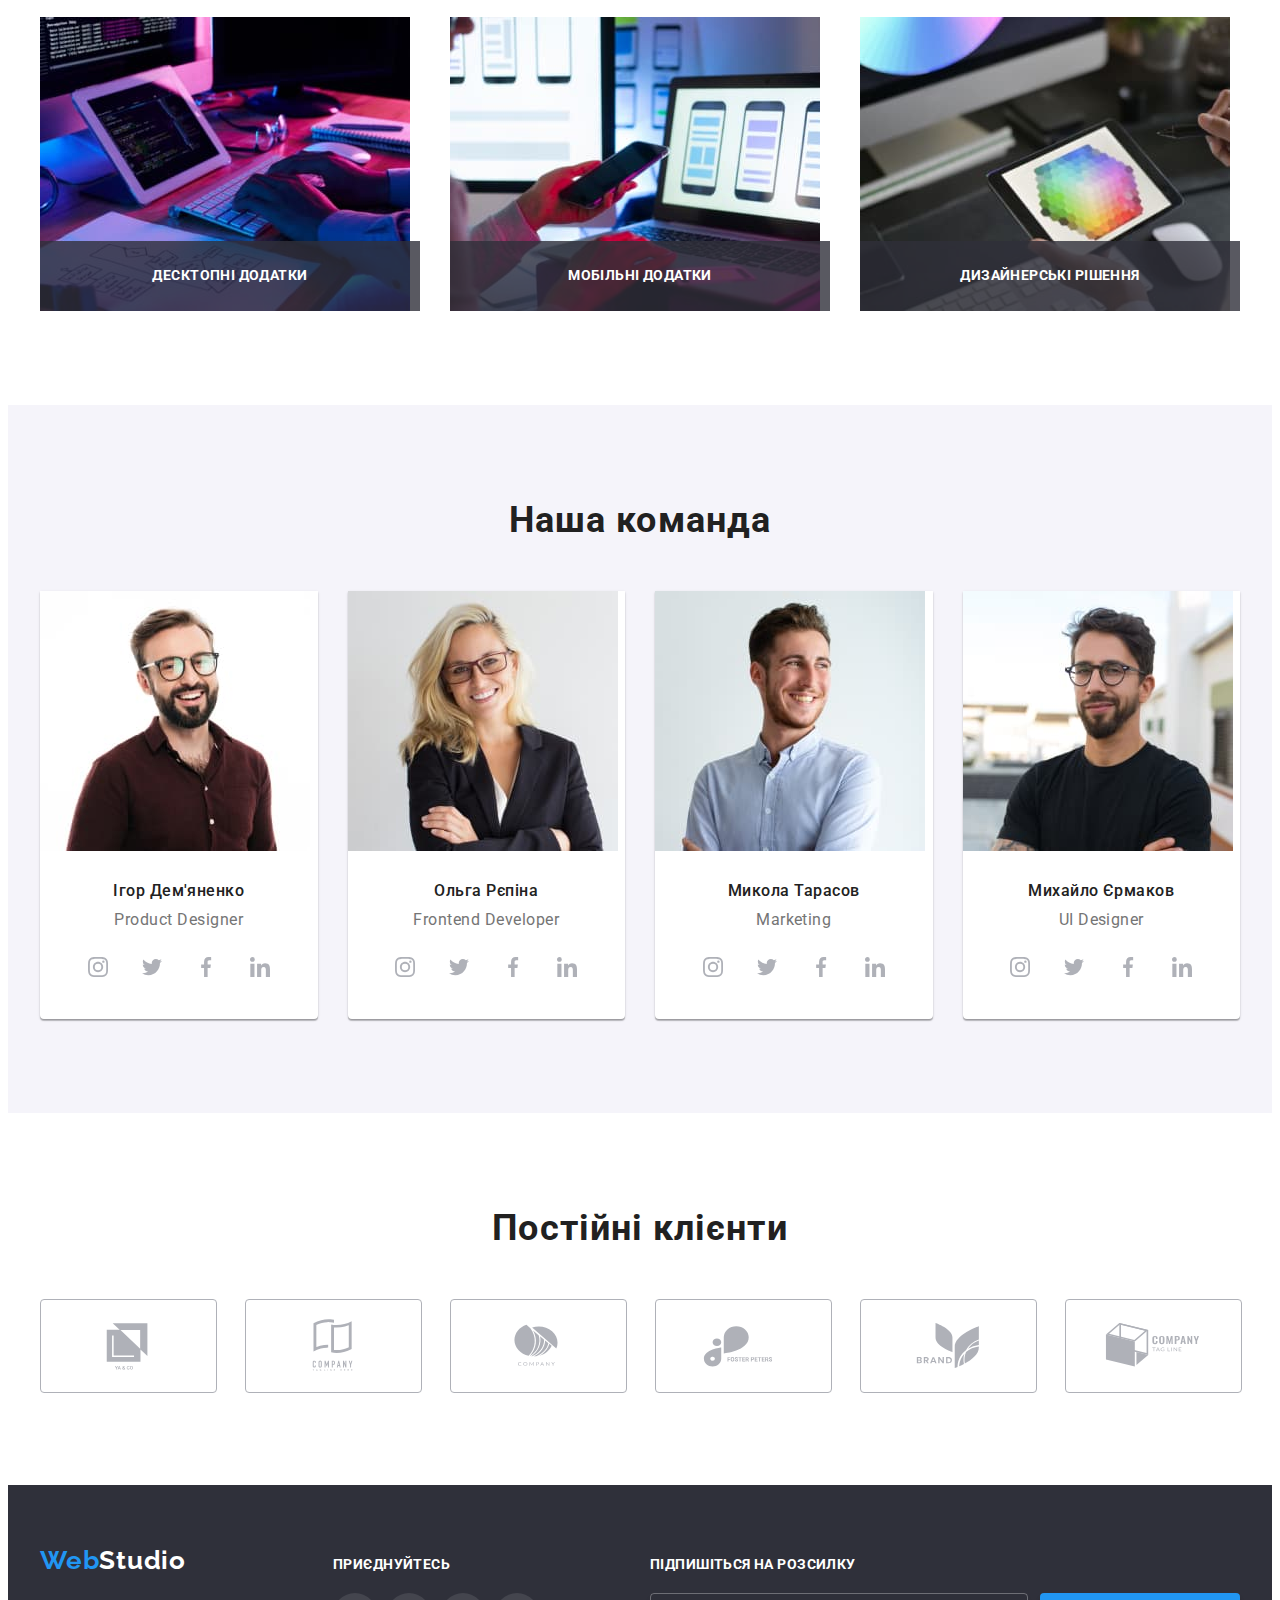
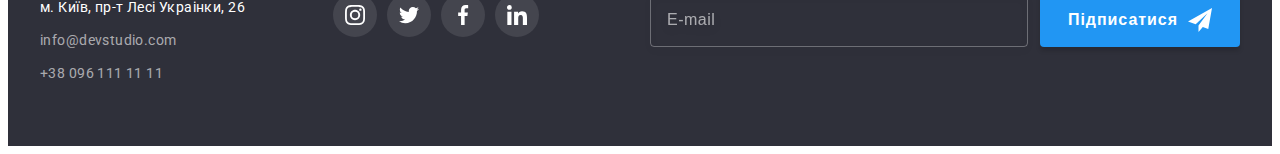
==== commit 2d0881ca: "hw-07 done" ====
--- a/index.html
+++ b/index.html
@@ -18,33 +18,32 @@
       crossorigin="anonymous"
       referrerpolicy="no-referrer"
     />
-    <link rel="stylesheet" href="./css/styles.css" />
     <link rel="stylesheet" href="./css/main.min.css">
   </head>
 
   <body>
     <header class="page-header">
       <div class="container page-header__container">
-        <nav class="site-nav">
+        <nav class="navigation">
           <a href="./index.html" class="logo"
             ><span class="logo__accent">Web</span>Studio</a
           >
-          <ul class="nav-list">
-            <li class="nav-list__item">
-              <a href="./index.html" class="nav-list__link nav-list__link--current">Студія</a>
-            </li>
-            <li class="nav-list__item">
-              <a href="./portfolio.html" class="nav-list__link">Портфоліо</a>
-            </li>
-            <li class="nav-list__item">
-              <a href="#" class="nav-list__link">Контакти</a>
+          <ul class="site-nav page-header__site-nav">
+            <li class="site-nav__item">
+              <a href="./index.html" class="site-nav__link site-nav__link--current">Студія</a>
+            </li>
+            <li class="site-nav__item">
+              <a href="./portfolio.html" class="site-nav__link">Портфоліо</a>
+            </li>
+            <li class="site-nav__item">
+              <a href="#" class="site-nav__link">Контакти</a>
             </li>
           </ul>
         </nav>
-        <ul class="connection-list">
+        <ul class="connection-list page-header__connection-list">
           <li class="connection-list__item">
             <a href="mailto:info@devstudio.com" lang="en" class="link connection-list__link">
-              <svg width="16" height="12" class="connection-list__logo">
+              <svg width="16" height="12" class="connection-list__icon">
                 <use href="./images/icons.svg#mail"></use>
               </svg>
               info@devstudio.com
@@ -52,7 +51,7 @@
           </li>
           <li class="connection-list__item">
             <a href="tel:+380961111111" class="link connection-list__link">
-              <svg width="12" height="16" class="connection-list__logo">
+              <svg width="12" height="16" class="connection-list__icon">
                 <use href="./images/icons.svg#phone"></use>
               </svg>
               +38 096 111 11 11
@@ -71,11 +70,11 @@
           </button>
         </div>
       </section>
-      <!--                               переваги                         -->
-      <section class="section advantages">
+      <!--                        особливість    переваги                        -->
+      <section class="section feature">
         <div class="container">
           <h2 class="section__title visually-hidden">Наші переваги</h2>
-          <ul class="list benefits-list">
+          <ul class="benefits-list">
             <li class="benefits-list__item">
               <div class="benefits-list__icon">
                 <svg width="70" height="70">
@@ -126,11 +125,11 @@
           </ul>
         </div>
       </section>
-      <!--                             що ми робимо                       -->
+      <!--                             що ми робимо                              -->
       <section class="section">
         <div class="container">
           <h2 class="section__title">Чим ми займаємося</h2>
-          <ul class="list works-list">
+          <ul class="works-list">
             <li class="works-list__item">
               <img
                 src="./images/desktop.jpg"
@@ -171,10 +170,10 @@
         </div>
       </section>
       <!--                                команда                         -->
-      <section class="section command">
-        <div class="container command__container">
+      <section class="section our-team">
+        <div class="container our-team__container">
           <h2 class="section__title">Наша команда</h2>
-          <ul class="list team-list">
+          <ul class="team-list">
             <li class="team-list__card">
               <img
                 src="./images/product-designer.jpg"
@@ -186,7 +185,7 @@
               <div class="team-list__container">
                 <h3 class="team-list__name">Ігор Дем'яненко</h3>
                 <p lang="en" class="team-list__specialization">Product Designer</p>
-                <ul class="list social-list">
+                <ul class="social-list">
                   <li class="social-list__item">
                     <a href="" target="_blank" class="social-list__link">
                       <svg width="20" height="20">
@@ -229,7 +228,7 @@
               <div class="team-list__container">
                 <h3 class="team-list__name">Ольга Рєпіна</h3>
                 <p lang="en" class="team-list__specialization">Frontend Developer</p>
-                <ul class="list social-list">
+                <ul class="social-list">
                   <li class="social-list__item">
                     <a href="" target="_blank" class="social-list__link">
                       <svg width="20" height="20">
@@ -272,7 +271,7 @@
               <div class="team-list__container">
                 <h3 class="team-list__name">Микола Тарасов</h3>
                 <p lang="en" class="team-list__specialization">Marketing</p>
-                <ul class="list social-list">
+                <ul class="social-list">
                   <li class="social-list__item">
                     <a href="" target="_blank" class="social-list__link">
                       <svg width="20" height="20">
@@ -315,7 +314,7 @@
               <div class="team-list__container">
                 <h3 class="team-list__name">Михайло Єрмаков</h3>
                 <p lang="en" class="team-list__specialization">UI Designer</p>
-                <ul class="list social-list">
+                <ul class="social-list">
                   <li class="social-list__item">
                     <a href="" target="_blank" class="social-list__link">
                       <svg width="20" height="20">
@@ -356,7 +355,7 @@
       <section class="section">
         <div class="container">
           <h2 class="section__title">Постійні клієнти</h2>
-          <ul class="list client-list">
+          <ul class="client-list">
             <li class="client-list__item">
               <a href="" class="client-list__link">
                 <svg width="106" height="60">
@@ -413,8 +412,8 @@
           <a href="./index.html" class="logo logo--white"
             ><span class="logo__accent">Web</span>Studio</a
           >
-          <address class="our-contacts">
-            <ul class="list contacts-list">
+          <address class="page-footer__our-contacts">
+            <ul class="contacts-list">
               <li class="contacts-list__item">
                 <a
                   href="https://goo.gl/maps/CPtrU1FHBa2aNyZL9"
@@ -439,7 +438,7 @@
 
         <div class="page-footer__join">
           <span class="page-footer__proposal">приєднуйтесь</span>
-          <ul class="list social-list">
+          <ul class="social-list">
             <li class="social-list__item">
               <a href="" target="_blank" class="social-list__link social-list__link--dark">
                 <svg width="20" height="20">
@@ -496,88 +495,88 @@
 
     <div class="backdrop is-hidden" data-modal>
       <div class="modal">
-        <button type="button" class="close-modal" data-modal-close>
+        <button type="button" class="modal__close" data-modal-close>
           <svg width="18" height="18">
             <use href="./images/icons.svg#close"></use>
           </svg>
         </button>
 
-        <!--                               форма модального вікна       -->
-
-        <form class="js-speaker-form form-modal">
-          <p class="title-form">Залиште свої дані, ми вам передзвонимо</p>
-          <div class="group-inputs">
-            <div class="item-group">
-              <label for="user-name" class="title-input">Ім'я</label>
-              <div class="thumb-form">
+        <!--                          форма модального вікна              -->
+
+        <form class="js-speaker-form order-form">
+          <p class="order-form__title">Залиште свої дані, ми вам передзвонимо</p>
+          <div class="order-form__group">
+            <div class="order-form__item">
+              <label for="user-name" class="order-form__label">Ім'я</label>
+              <div class="order-form__thumb">
                 <input
                   type="text"
                   name="name"
                   id="user-name"
-                  class="input-box"
+                  class="order-form__input"
                 />
-                <svg width="18" height="18" class="icon-modal">
+                <svg width="18" height="18" class="order-form__icon">
                   <use href="./images/icons.svg#icon-person"></use>
                 </svg>
               </div>
             </div>
-            <div class="item-group">
-              <label for="user-tel" class="title-input">Телефон</label>
-              <div class="thumb-form">
+            <div class="order-form__item">
+              <label for="user-tel" class="order-form__label">Телефон</label>
+              <div class="order-form__thumb">
                 <input
                   type="tel"
                   name="phone"
                   id="user-tel"
-                  class="input-box"
+                  class="order-form__input"
                 />
-                <svg width="18" height="18" class="icon-modal">
+                <svg width="18" height="18" class="order-form__icon">
                   <use href="./images/icons.svg#icon-phone"></use>
                 </svg>
               </div>
             </div>
-            <div class="item-group">
-              <label for="user-email" class="title-input">Пошта</label>
-              <div class="thumb-form">
+            <div class="order-form__item">
+              <label for="user-email" class="order-form__label">Пошта</label>
+              <div class="order-form__thumb">
                 <input
                   type="email"
                   name="e-mail"
                   id="user-email"
-                  class="input-box"
+                  class="order-form__input"
                 />
-                <svg width="18" height="18" class="icon-modal">
+                <svg width="18" height="18" class="order-form__icon">
                   <use href="./images/icons.svg#icon-email"></use>
                 </svg>
               </div>
             </div>
-            <div class="item-group">
-              <label for="user-comment" class="title-input">Коментар</label>
+            <div class="order-form__item">
+              <label for="user-comment" class="order-form__label">Коментар</label>
               <textarea
                 name="comment"
                 id="user-comment"
                 placeholder="Введіть текст"
-                class="input-box comment"
+                class="order-form__input order-form__input--comment"
               ></textarea>
             </div>
           </div>
-          <div class="agree-form">
+          <div class="rules">
             <input
               type="checkbox"
               name="accept"
               value="accept"
               id="accept"
-              class="check-form visually-hidden"
+              class="rules__accept visually-hidden "
             />
-            <label for="accept" class="accept-contract">
-              <span>
+            <label for="accept" class="rules__title">
+              <span class="rules__checkbox">
                 <svg width="16" height="15">
-                  <use href="./images/icons.svg#icon-check"></use>
+                  <use href="./images/icons.svg#icon-accept"></use>
                 </svg>
               </span>
               Погоджуюся з розсилкою та приймаю
-              <a href="#" class="contract-terms">Умови договору</a>
+              <a href="#" class="rules__description">Умови договору</a>
             </label>
           </div>
-          <button type="submit" class="button-submit-form">Відправити</button>
+          <button type="submit" class="order-form__submit">Відправити</button>
         </form>
       </div>
     </div>
@@ -598,4 +597,4 @@
     </script>
     <script src="./js/modal.js"></script>
   </body>
-</html>
+</html>--- a/css/main.min.css
+++ b/css/main.min.css
@@ -1 +1 @@
-/*# sourceMappingURL=main.min.css.map */+:root{--primary-text-color: #757575;--title-text-color: #212121;--accent-color: #2196f3;--text-and-primary-bg-white-color: #ffffff;--second-bg-color: #2f303a;--black-text-color-logo: #000000;--buttons-and-bg-color: #f5f4fa;--button-active: #188ce8;--hero-bg-color: #c4c4c4;--svg-color: #afb1b8;--timing-function: cubic-bezier(0.4, 0, 0.2, 1)}h1,h2,h3,h4,h5,h6,p,ul{margin-top:0;margin-bottom:0;padding-top:0;padding-bottom:0}.list,.portfolio,.filter,.contacts-list,.client-list,.social-list,.team-list,.works-list,.benefits-list,.connection-list,.site-nav{list-style:none;padding:0;margin:0}body{color:var(--primary-text-color);background-color:var(--text-and-primary-bg-white-color);font-family:"Roboto",sans-serif}.container{margin-left:auto;margin-right:auto;width:1200px;padding-left:15px;padding-right:15px}.link{color:var(--primary-text-color);font-weight:500;font-size:14px;line-height:1.14;letter-spacing:.02em;text-decoration:none;-webkit-transition-property:color;transition-property:color;-webkit-transition-duration:250ms;transition-duration:250ms;-webkit-transition-timing-function:var(--timing-function);transition-timing-function:var(--timing-function)}.link:hover,.link:focus{color:var(--accent-color)}.section{padding-top:94px;padding-bottom:94px}.section__title{margin-bottom:50px;color:var(--title-text-color);font-size:36px;line-height:1.17;letter-spacing:.03em;text-align:center}.visually-hidden{position:absolute;width:1px;height:1px;margin:1px;border:0;padding:0;white-space:nowrap;-webkit-clip-path:inset(100%);clip-path:inset(100%);clip:rect(0 0 0 0);overflow:hidden}.logo{display:inline-block;color:var(--black-text-color-logo);font-family:"Raleway",sans-serif;font-weight:700;font-size:26px;line-height:1.19;letter-spacing:.03em;text-decoration:none}.logo__accent{color:var(--accent-color)}.logo--white{color:var(--text-and-primary-bg-white-color)}.site-nav{display:-webkit-box;display:-ms-flexbox;display:flex;-webkit-box-align:center;-ms-flex-align:center;align-items:center}.site-nav__item{margin-left:50px}.site-nav__item:first-child{margin-left:0}.site-nav__link{position:relative;display:-webkit-box;display:-ms-flexbox;display:flex;padding-top:32px;padding-bottom:32px;color:var(--title-text-color);font-weight:500;font-size:14px;line-height:1.14;letter-spacing:.02em;text-decoration:none;-webkit-transition-property:color;transition-property:color;-webkit-transition-duration:250ms;transition-duration:250ms;-webkit-transition-timing-function:var(--timing-function);transition-timing-function:var(--timing-function)}.site-nav__link:hover,.site-nav__link:focus{color:var(--accent-color)}.site-nav__link--current{color:var(--accent-color)}.site-nav__link--current::after{position:absolute;content:"";bottom:-1px;width:100%;height:4px;background-color:var(--accent-color);border-radius:2px;-webkit-transform:scaleX(1.1);transform:scaleX(1.1);-webkit-transition-property:-webkit-transform;transition-property:-webkit-transform;transition-property:transform;transition-property:transform, -webkit-transform;-webkit-transition-duration:250ms;transition-duration:250ms;-webkit-transition-timing-function:var(--timing-function);transition-timing-function:var(--timing-function)}.site-nav__link--current:hover::after{-webkit-transform:scaleX(1.3);transform:scaleX(1.3)}.connection-list{display:-webkit-box;display:-ms-flexbox;display:flex;-webkit-box-align:center;-ms-flex-align:center;align-items:center}.connection-list__item{margin-left:50px}.connection-list__item:first-child{margin-left:0}.connection-list__link{display:-webkit-box;display:-ms-flexbox;display:flex;-webkit-box-align:center;-ms-flex-align:center;align-items:center;padding-top:32px;padding-bottom:32px}.connection-list__icon{margin-right:10px;fill:currentColor}.page-header{border-bottom-width:1px;border-bottom-style:solid;border-bottom-color:#ececec;background-color:var(--text-and-primary-bg-white-color)}.page-header__container{display:-webkit-box;display:-ms-flexbox;display:flex;-webkit-box-align:center;-ms-flex-align:center;align-items:center}.navigation{display:-webkit-box;display:-ms-flexbox;display:flex;-webkit-box-align:center;-ms-flex-align:center;align-items:center}.page-header__site-nav{margin-left:93px}.page-header__connection-list{margin-left:auto}.hero{padding-top:200px;padding-bottom:200px;background-color:var(--hero-bg-color);text-align:center}.hero__title{margin-top:0;margin-right:auto;margin-bottom:30px;margin-left:auto;width:696px;color:var(--text-and-primary-bg-white-color);font-weight:900;font-size:44px;line-height:1.36;letter-spacing:.06em;text-transform:uppercase}.hero__button{display:inline-block;border:none;border-radius:4px;min-width:216px;padding-top:10px;padding-right:32px;padding-bottom:10px;padding-left:32px;color:var(--text-and-primary-bg-white-color);background-color:var(--accent-color);font-family:inherit;font-weight:700;font-size:16px;line-height:1.88;letter-spacing:.06em;cursor:pointer}.hero__button:active{background-color:var(--button-active)}.overlay{margin-left:auto;margin-right:auto;max-width:1600px;height:600px;background-image:-webkit-gradient(linear, left top, left bottom, from(rgba(47, 48, 58, 0.4)), to(rgba(47, 48, 58, 0.4))),url(../images/hero-img.jpg);background-image:linear-gradient(rgba(47, 48, 58, 0.4), rgba(47, 48, 58, 0.4)),url(../images/hero-img.jpg);background-repeat:no-repeat;background-size:cover;background-position:center}.feature{padding-bottom:0}.benefits-list{display:-webkit-box;display:-ms-flexbox;display:flex;gap:30px}.benefits-list__item{-ms-flex-preferred-size:calc((100% - 90px)/4);flex-basis:calc((100% - 90px)/4)}.benefits-list__icon{margin-bottom:30px;display:-webkit-box;display:-ms-flexbox;display:flex;-webkit-box-pack:center;-ms-flex-pack:center;justify-content:center;-webkit-box-align:center;-ms-flex-align:center;align-items:center;height:120px;background:var(--buttons-and-bg-color);border-radius:4px}.benefits-list__title{margin-bottom:10px;color:var(--title-text-color);font-size:14px;line-height:1.14;letter-spacing:.03em;text-transform:uppercase}.benefits-list__description{color:var(--primary-text-color);font-weight:400;font-size:14px;line-height:1.71;letter-spacing:.03em}.works-list{display:-webkit-box;display:-ms-flexbox;display:flex;gap:30px}.works-list__item{position:relative;-ms-flex-preferred-size:calc((100% - 60px)/3);flex-basis:calc((100% - 60px)/3)}.works-list__picture{display:block;max-width:100%;height:auto}.works-list__thumb{position:absolute;left:0;bottom:0;display:-webkit-box;display:-ms-flexbox;display:flex;-webkit-box-pack:center;-ms-flex-pack:center;justify-content:center;-webkit-box-align:center;-ms-flex-align:center;align-items:center;width:100%;min-height:70px;background-color:rgba(47,48,58,.8)}.works-list__direction{font-weight:700;font-size:14px;line-height:1.14;letter-spacing:.03em;text-transform:uppercase;color:var(--text-and-primary-bg-white-color)}.our-team{background-color:var(--buttons-and-bg-color)}.team-list{display:-webkit-box;display:-ms-flexbox;display:flex;gap:30px}.team-list__card{-ms-flex-preferred-size:calc((100% - 90px)/4);flex-basis:calc((100% - 90px)/4);background-color:var(--text-and-primary-bg-white-color);-webkit-box-shadow:0px 1px 3px rgba(0,0,0,.12),0px 1px 1px rgba(0,0,0,.14),0px 2px 1px rgba(0,0,0,.2);box-shadow:0px 1px 3px rgba(0,0,0,.12),0px 1px 1px rgba(0,0,0,.14),0px 2px 1px rgba(0,0,0,.2);border-radius:0px 0px 4px 4px}.team-list__photo{display:block;max-width:100%;height:auto}.team-list__container{padding-top:30px;padding-bottom:30px;text-align:center}.team-list__name{margin-bottom:10px;color:var(--title-text-color);font-weight:500;font-size:16px;line-height:1.19;letter-spacing:.03em}.team-list__specialization{margin-bottom:16px;font-weight:400;font-size:16px;line-height:1.19;letter-spacing:.03em}.social-list{display:-webkit-box;display:-ms-flexbox;display:flex;-webkit-box-pack:center;-ms-flex-pack:center;justify-content:center;gap:10px}.social-list__item{width:44px;height:44px}.social-list__link{margin:0;padding:0;display:-webkit-box;display:-ms-flexbox;display:flex;-webkit-box-align:center;-ms-flex-align:center;align-items:center;-webkit-box-pack:center;-ms-flex-pack:center;justify-content:center;width:100%;height:100%;border-radius:50%;background-color:var(--text-and-primary-bg-white-color);outline:rgba(0,0,0,0);fill:var(--svg-color);-webkit-transition:background-color 250ms var(--timing-function),fill 250ms var(--timing-function);transition:background-color 250ms var(--timing-function),fill 250ms var(--timing-function)}.social-list__link:hover,.social-list__link:focus{fill:var(--text-and-primary-bg-white-color);background-color:var(--accent-color)}.social-list__link--dark{background-color:rgba(255,255,255,.1);fill:var(--text-and-primary-bg-white-color)}.client-list{display:-webkit-box;display:-ms-flexbox;display:flex;gap:30px}.client-list__item{-ms-flex-preferred-size:calc((100% - 150px)/6);flex-basis:calc((100% - 150px)/6);width:170px;height:92px}.client-list__link{display:-webkit-box;display:-ms-flexbox;display:flex;-webkit-box-pack:center;-ms-flex-pack:center;justify-content:center;-webkit-box-align:center;-ms-flex-align:center;align-items:center;width:100%;height:100%;border:1px solid var(--svg-color);border-radius:4px;outline:rgba(0,0,0,0);fill:var(--svg-color);-webkit-transition:fill 250ms var(--timing-function),border-color 250ms var(--timing-function);transition:fill 250ms var(--timing-function),border-color 250ms var(--timing-function)}.client-list__link:hover,.client-list__link:focus{border-color:var(--accent-color);fill:var(--accent-color)}.page-footer{background-color:var(--second-bg-color);padding-top:60px;padding-bottom:60px}.page-footer__container{display:-webkit-box;display:-ms-flexbox;display:flex;-webkit-box-align:baseline;-ms-flex-align:baseline;align-items:baseline;-webkit-box-pack:justify;-ms-flex-pack:justify;justify-content:space-between}.page-footer__our-contacts{margin-top:20px}.page-footer__join{margin-left:70px}.page-footer__proposal{display:block;margin-bottom:20px;padding-top:12px;color:var(--text-and-primary-bg-white-color);font-weight:700;font-size:14px;line-height:1.14;letter-spacing:.03em;text-transform:uppercase}.page-footer__subscribe{display:block;margin-left:93px}.contacts-list{font-style:normal}.contacts-list__item{margin-top:9px}.contacts-list__item:first-child{margin-top:0}.contacts-list__link{font-weight:400;font-size:14px;line-height:1.71;letter-spacing:.03em;text-decoration:none;color:rgba(255,255,255,.6);-webkit-transition-property:color;transition-property:color;-webkit-transition-duration:250ms;transition-duration:250ms;-webkit-transition-timing-function:var(--timing-function);transition-timing-function:var(--timing-function)}.contacts-list__link:hover,.contacts-list__link:focus{color:var(--accent-color)}.contacts-list__link--highlighter{color:var(--text-and-primary-bg-white-color)}.form-subscribe{display:-webkit-box;display:-ms-flexbox;display:flex;gap:12px}.form-subscribe__input{padding-left:16px;width:358px;height:50px;background-color:rgba(0,0,0,0);outline:rgba(0,0,0,0);border:1px solid rgba(255,255,255,.3);-webkit-filter:drop-shadow(0px 4px 4px rgba(0, 0, 0, 0.15));filter:drop-shadow(0px 4px 4px rgba(0, 0, 0, 0.15));border-radius:4px;-webkit-transition:border 250ms var(--timing-function);transition:border 250ms var(--timing-function)}.form-subscribe__input:hover,.form-subscribe__input:focus{border:1px solid var(--accent-color)}.form-subscribe__input::-webkit-input-placeholder{font-weight:400;font-size:16px;line-height:1.25;letter-spacing:.03em;color:rgba(255,255,255,.6)}.form-subscribe__input::-moz-placeholder{font-weight:400;font-size:16px;line-height:1.25;letter-spacing:.03em;color:rgba(255,255,255,.6)}.form-subscribe__input:-ms-input-placeholder{font-weight:400;font-size:16px;line-height:1.25;letter-spacing:.03em;color:rgba(255,255,255,.6)}.form-subscribe__input::-ms-input-placeholder{font-weight:400;font-size:16px;line-height:1.25;letter-spacing:.03em;color:rgba(255,255,255,.6)}.form-subscribe__input::placeholder{font-weight:400;font-size:16px;line-height:1.25;letter-spacing:.03em;color:rgba(255,255,255,.6)}.form-subscribe__button{display:-webkit-box;display:-ms-flexbox;display:flex;-webkit-box-pack:center;-ms-flex-pack:center;justify-content:center;-webkit-box-align:center;-ms-flex-align:center;align-items:center;gap:10px;min-width:200px;min-height:50px;border-color:rgba(0,0,0,0);border-radius:4px;background-color:var(--accent-color);-webkit-box-shadow:0px 4px 4px rgba(0,0,0,.15);box-shadow:0px 4px 4px rgba(0,0,0,.15);font-weight:700;font-size:16px;line-height:1.88;letter-spacing:.06em;color:var(--text-and-primary-bg-white-color);text-transform:capitalize;cursor:pointer;fill:var(--text-and-primary-bg-white-color);-webkit-transition:background-color 250ms var(--timing-function);transition:background-color 250ms var(--timing-function)}.form-subscribe__button:hover,.form-subscribe__button:focus{background-color:var(--button-active)}.our-portfolio__filter{margin-bottom:34px}.filter{display:-webkit-box;display:-ms-flexbox;display:flex;-webkit-box-pack:center;-ms-flex-pack:center;justify-content:center}.filter__item{margin-left:8px}.filter__item:first-child{margin-left:0px}.filter__button{display:inline-block;border:1px solid rgba(0,0,0,0);border-radius:4px;padding-top:6px;padding-right:22px;padding-bottom:6px;padding-left:22px;color:var(--title-text-color);background-color:var(--buttons-and-bg-color);outline:rgba(0,0,0,0);font-family:inherit;font-weight:500;font-size:16px;line-height:1.63;letter-spacing:.03em;text-align:center;cursor:pointer;-webkit-transition:color 250ms var(--timing-function),background-color 250ms var(--timing-function),-webkit-box-shadow 250ms var(--timing-function);transition:color 250ms var(--timing-function),background-color 250ms var(--timing-function),-webkit-box-shadow 250ms var(--timing-function);transition:box-shadow 250ms var(--timing-function),color 250ms var(--timing-function),background-color 250ms var(--timing-function);transition:box-shadow 250ms var(--timing-function),color 250ms var(--timing-function),background-color 250ms var(--timing-function),-webkit-box-shadow 250ms var(--timing-function)}.filter__button:hover,.filter__button:focus{color:var(--text-and-primary-bg-white-color);background-color:var(--accent-color);border-radius:4px;-webkit-box-shadow:0px 3px 1px rgba(0,0,0,.1),0px 1px 2px rgba(0,0,0,.08),0px 2px 2px rgba(0,0,0,.12);box-shadow:0px 3px 1px rgba(0,0,0,.1),0px 1px 2px rgba(0,0,0,.08),0px 2px 2px rgba(0,0,0,.12)}.portfolio{display:-webkit-box;display:-ms-flexbox;display:flex;-ms-flex-wrap:wrap;flex-wrap:wrap;gap:30px}.portfolio__card{-ms-flex-preferred-size:calc((100% - 60px)/3);flex-basis:calc((100% - 60px)/3)}.portfolio__link{display:block;text-decoration:none}.portfolio__link:hover{-webkit-box-shadow:0px 1px 1px rgba(0,0,0,.12),0px 4px 4px rgba(0,0,0,.06),1px 4px 6px rgba(0,0,0,.16);box-shadow:0px 1px 1px rgba(0,0,0,.12),0px 4px 4px rgba(0,0,0,.06),1px 4px 6px rgba(0,0,0,.16)}.portfolio__thumb{position:relative;overflow:hidden}.portfolio__picture{display:block;max-width:100%;height:auto}.portfolio__description{position:absolute;width:100%;height:100%;padding:63px 24px;font-size:18px;line-height:1.56;letter-spacing:.03em;color:var(--text-and-primary-bg-white-color);background-color:rgba(33,150,243,.9);-webkit-transform:translateY(0);transform:translateY(0);-webkit-transition:-webkit-transform 250ms var(--timing-function);transition:-webkit-transform 250ms var(--timing-function);transition:transform 250ms var(--timing-function);transition:transform 250ms var(--timing-function), -webkit-transform 250ms var(--timing-function)}.portfolio__link:hover .portfolio__description{-webkit-transform:translateY(-100%);transform:translateY(-100%)}.portfolio__container{padding-top:20px;padding-right:24px;padding-bottom:20px;padding-left:24px;border-right:1px solid #eee;border-bottom:1px solid #eee;border-left:1px solid #eee}.portfolio__project{margin-bottom:4px;color:var(--title-text-color);font-size:18px;line-height:2;letter-spacing:.06em}.portfolio__category{color:var(--primary-text-color);line-height:1.88;letter-spacing:.03em}.backdrop{position:fixed;top:0;left:0;opacity:1;-webkit-transition:opacity 1500ms var(--timing-function),visibility 1500ms var(--timing-function);transition:opacity 1500ms var(--timing-function),visibility 1500ms var(--timing-function);width:100%;height:100%;background-color:rgba(0,0,0,.2)}.backdrop.is-hidden{visibility:hidden;opacity:0;pointer-events:none}.backdrop.is-hidden .modal{-webkit-transform:translate(-50%, -50%) scale(0.3);transform:translate(-50%, -50%) scale(0.3);opacity:0}.modal{position:absolute;top:50%;left:50%;-webkit-transform:translate(-50%, -50%) scale(1);transform:translate(-50%, -50%) scale(1);opacity:1;-webkit-transition:opacity 1500ms var(--timing-function),-webkit-transform 1500ms var(--timing-function);transition:opacity 1500ms var(--timing-function),-webkit-transform 1500ms var(--timing-function);transition:opacity 1500ms var(--timing-function),transform 1500ms var(--timing-function);transition:opacity 1500ms var(--timing-function),transform 1500ms var(--timing-function),-webkit-transform 1500ms var(--timing-function);padding:40px;width:528px;height:581px;background-color:var(--text-and-primary-bg-white-color);-webkit-box-shadow:0px 1px 3px rgba(0,0,0,.12),0px 1px 1px rgba(0,0,0,.14),0px 2px 1px rgba(0,0,0,.2);box-shadow:0px 1px 3px rgba(0,0,0,.12),0px 1px 1px rgba(0,0,0,.14),0px 2px 1px rgba(0,0,0,.2);border-radius:4px}.modal__close{position:absolute;top:8px;right:8px;display:-webkit-box;display:-ms-flexbox;display:flex;-webkit-box-pack:center;-ms-flex-pack:center;justify-content:center;-webkit-box-align:center;-ms-flex-align:center;align-items:center;width:30px;height:30px;outline:rgba(0,0,0,0);background:var(--text-and-primary-bg-white-color);border:1px solid rgba(0,0,0,.1);border-radius:50%;cursor:pointer;-webkit-transition:fill 250ms var(--timing-function);transition:fill 250ms var(--timing-function)}.modal__close:hover,.modal__close:focus{fill:var(--accent-color)}.order-form{width:100%;height:100%}.order-form__title{margin-bottom:12px;font-weight:700;font-size:20px;line-height:1.15;text-align:center;letter-spacing:.03em;color:var(--title-text-color)}.order-form__group{list-style:none;padding:0;margin:0 0 20px 0}.order-form__item{display:-webkit-box;display:-ms-flexbox;display:flex;-webkit-box-orient:vertical;-webkit-box-direction:normal;-ms-flex-direction:column;flex-direction:column;margin-bottom:10px}.order-form__item:last-child{margin-bottom:0}.order-form__label{margin-bottom:4px;font-weight:400;font-size:12px;line-height:1.17;letter-spacing:.01em;color:var(--primary-text-color)}.order-form__thumb{position:relative}.order-form__input{padding-left:42px;width:100%;height:40px;background-color:rgba(0,0,0,0);outline:rgba(0,0,0,0);border:1px solid rgba(33,33,33,.2);border-radius:4px;-webkit-transition:border 250ms var(--timing-function);transition:border 250ms var(--timing-function)}.order-form__input:hover,.order-form__input:focus{border:1px solid var(--accent-color)}.order-form__input::-webkit-input-placeholder{font-weight:400;font-size:12px;line-height:1.17;letter-spacing:.01em;color:rgba(117,117,117,.5)}.order-form__input::-moz-placeholder{font-weight:400;font-size:12px;line-height:1.17;letter-spacing:.01em;color:rgba(117,117,117,.5)}.order-form__input:-ms-input-placeholder{font-weight:400;font-size:12px;line-height:1.17;letter-spacing:.01em;color:rgba(117,117,117,.5)}.order-form__input::-ms-input-placeholder{font-weight:400;font-size:12px;line-height:1.17;letter-spacing:.01em;color:rgba(117,117,117,.5)}.order-form__input::placeholder{font-weight:400;font-size:12px;line-height:1.17;letter-spacing:.01em;color:rgba(117,117,117,.5)}.order-form__icon{position:absolute;top:11px;left:12px;-webkit-transition:fill 250ms var(--timing-function);transition:fill 250ms var(--timing-function)}.order-form__input:hover+.order-form__icon,.order-form__input:focus+.order-form__icon{fill:var(--accent-color)}.order-form__input--comment{padding:12px 16px;width:100%;height:120px;resize:none;overflow:auto}.rules{display:-webkit-box;display:-ms-flexbox;display:flex;-webkit-box-pack:center;-ms-flex-pack:center;justify-content:center;margin-bottom:30px}.rules__title{display:-webkit-box;display:-ms-flexbox;display:flex;-webkit-box-align:center;-ms-flex-align:center;align-items:center;font-weight:400;font-size:14px;line-height:1.71;letter-spacing:.03em;color:var(--primary-text-color)}.rules__checkbox{width:16px;height:15px;border:2px solid var(--title-text-color);border-radius:2px;margin-right:7px;display:-webkit-box;display:-ms-flexbox;display:flex;-webkit-box-pack:center;-ms-flex-pack:center;justify-content:center;-webkit-box-align:center;-ms-flex-align:center;align-items:center;fill:rgba(0,0,0,0);-webkit-transition:background-color 250ms var(--timing-function),border 250ms var(--timing-function),fill 250ms var(--timing-function);transition:background-color 250ms var(--timing-function),border 250ms var(--timing-function),fill 250ms var(--timing-function)}.rules__accept:checked+.rules__title>.rules__checkbox{background-color:var(--accent-color);border:none;fill:var(--text-and-primary-bg-white-color)}.rules__accept:focus+.rules__title>.rules__checkbox,.rules__accept:hover+.rules__title>.rules__checkbox{border:2px solid var(--accent-color)}.rules__description{margin-left:5px;color:var(--accent-color)}.order-form__submit{display:block;margin-left:auto;margin-right:auto;min-width:200px;min-height:50px;border-color:rgba(0,0,0,0);border-radius:4px;background-color:var(--accent-color);-webkit-box-shadow:0px 4px 4px rgba(0,0,0,.15);box-shadow:0px 4px 4px rgba(0,0,0,.15);font-weight:700;font-size:16px;line-height:1.88;letter-spacing:.06em;color:var(--text-and-primary-bg-white-color);cursor:pointer;-webkit-transition:background-color 250ms var(--timing-function);transition:background-color 250ms var(--timing-function)}.order-form__submit:hover,.order-form__submit:focus{background-color:var(--button-active)}/*# sourceMappingURL=main.min.css.map */